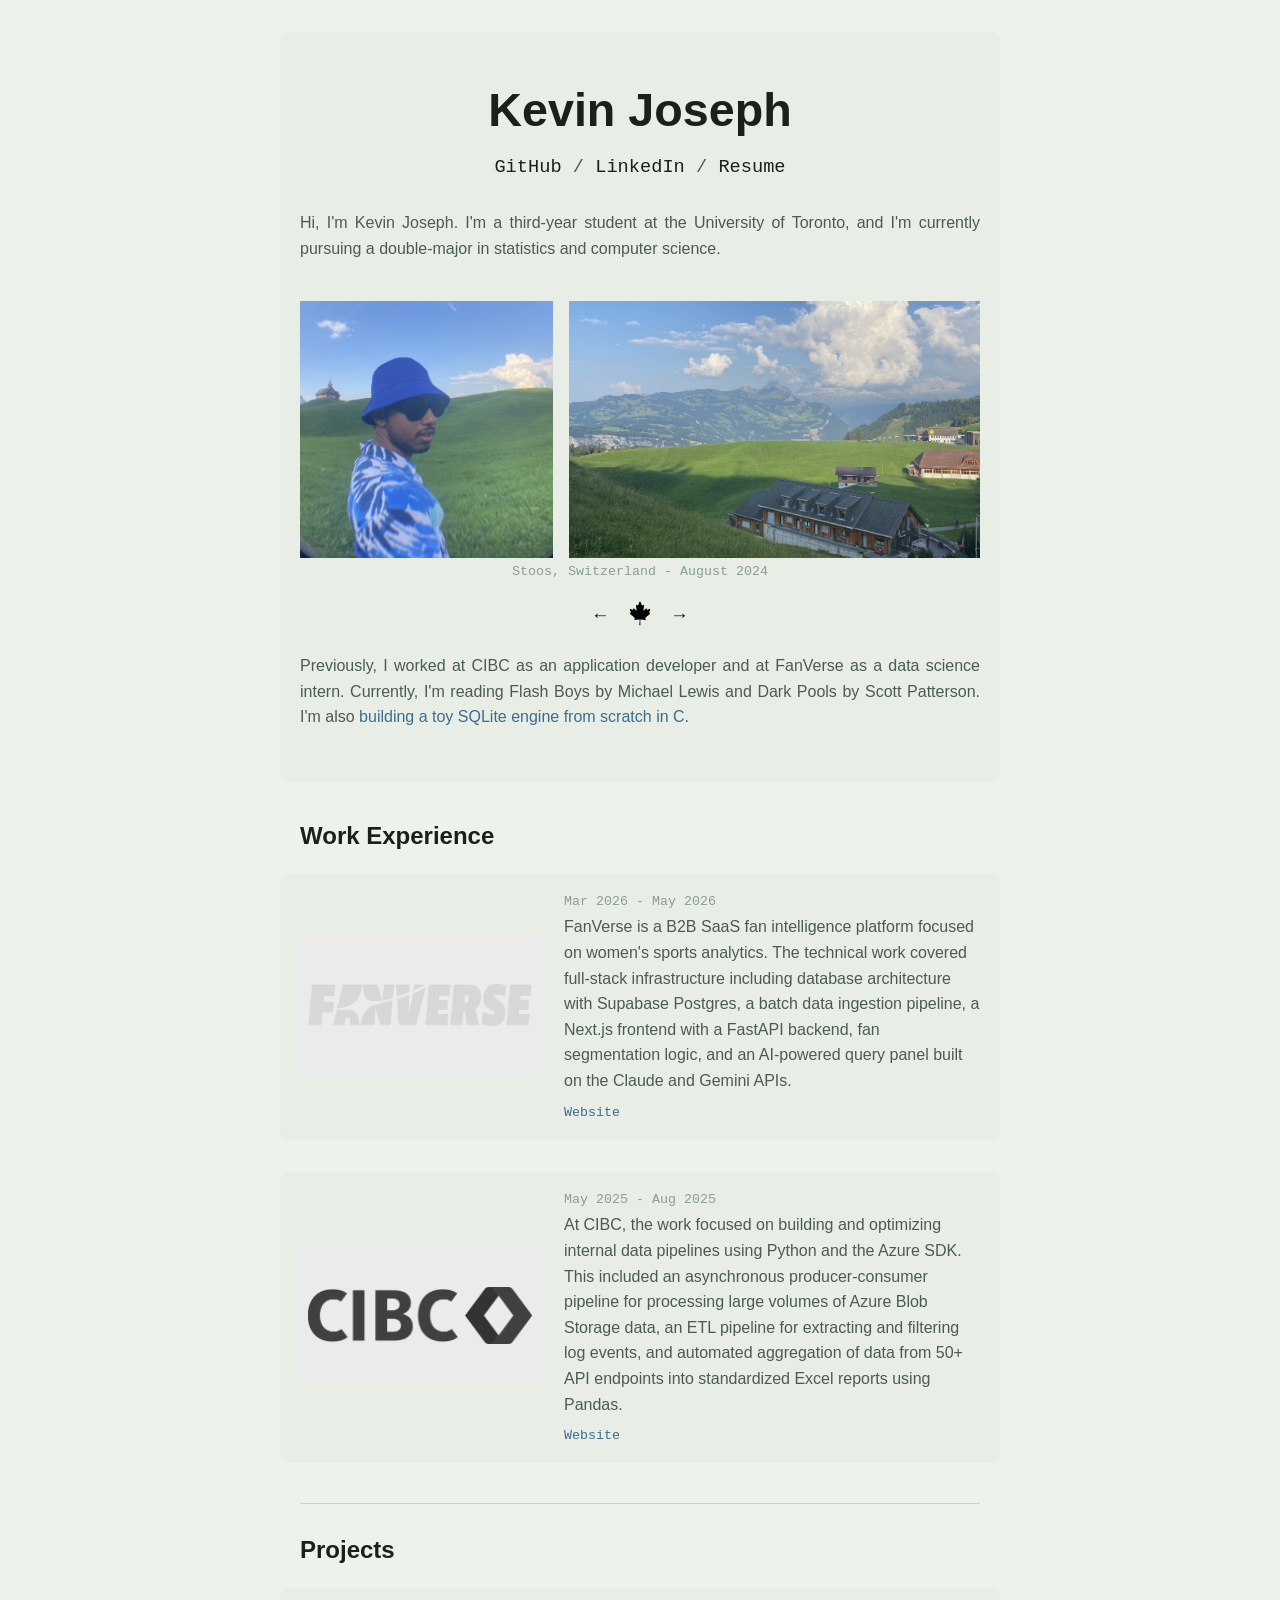
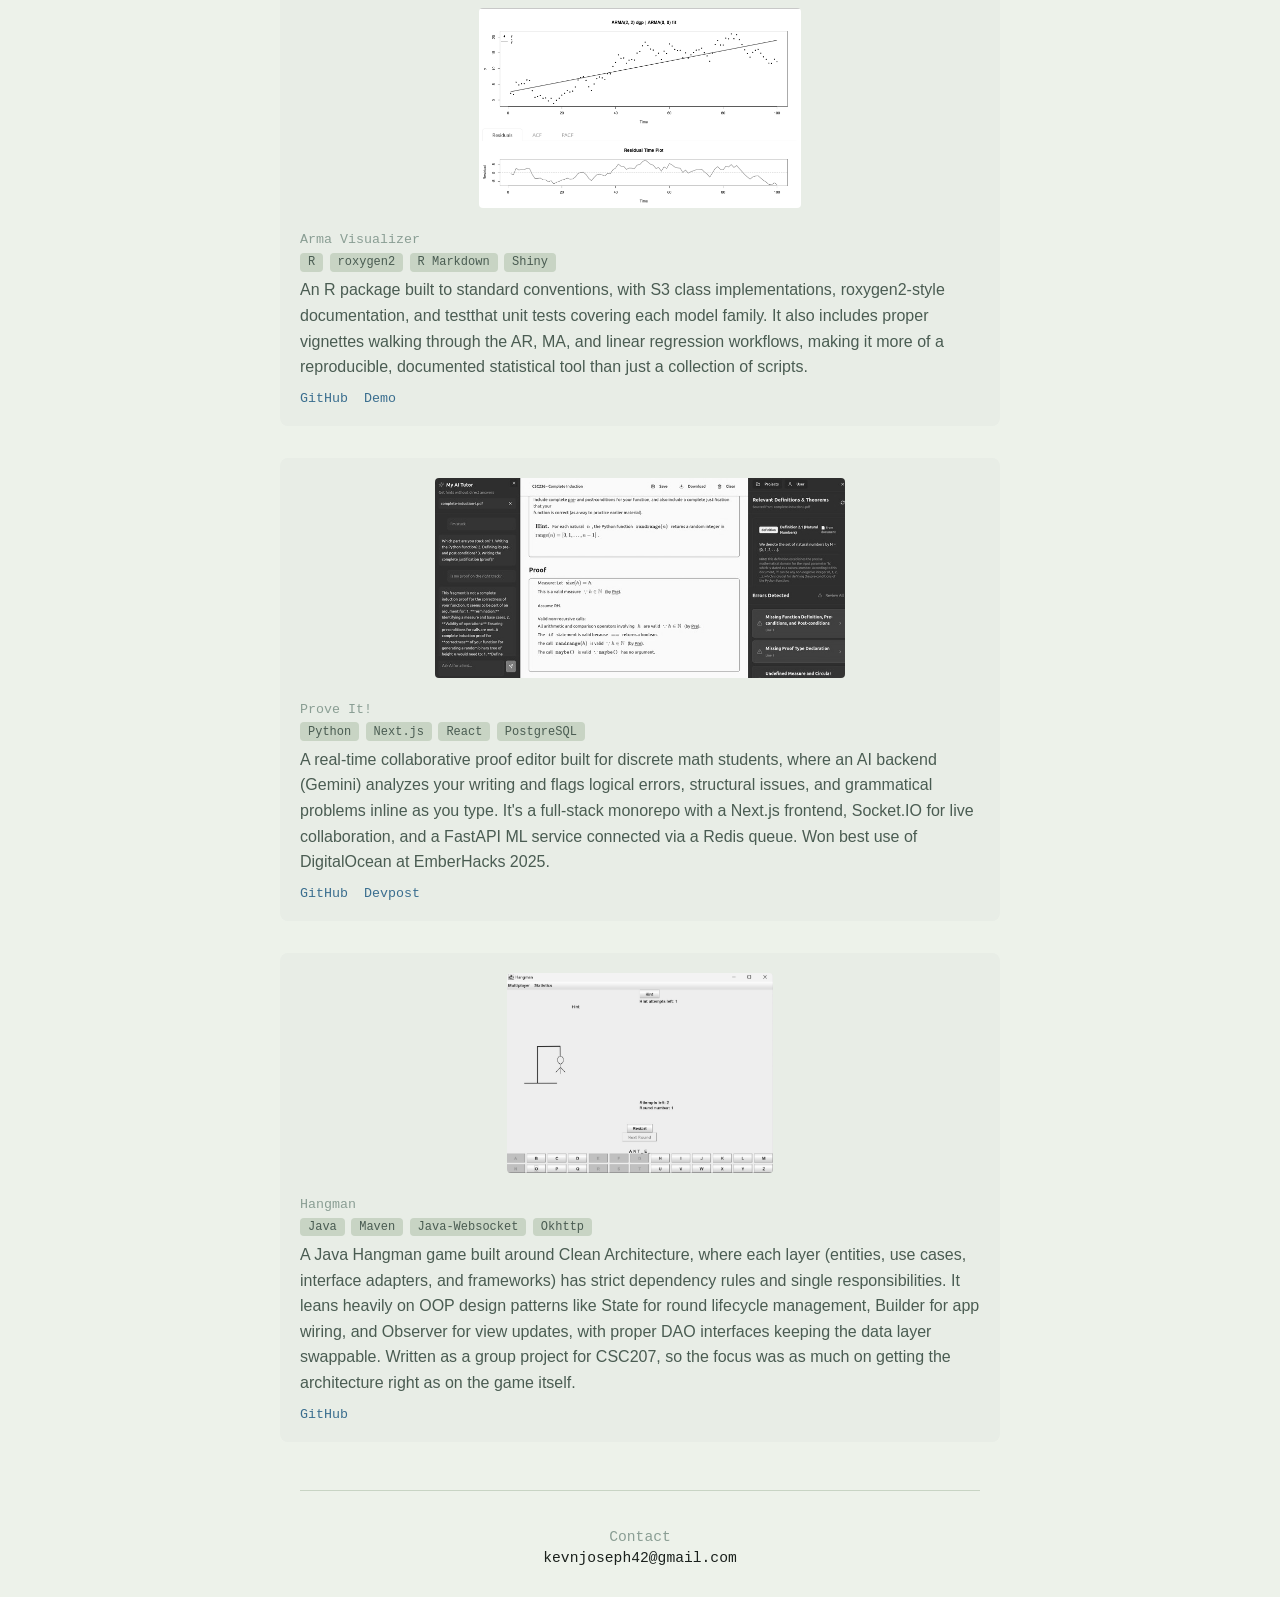
==== index.html @ 5d827922 "small fixes/cleanup" ====
<!DOCTYPE html>
<html lang="en">
<head>
  <meta charset="UTF-8" />
  <meta name="viewport" content="width=device-width, initial-scale=1.0"/>
  <title>Kevin Joseph</title>
  <link rel="stylesheet" href="css/styles.css" />
</head>
<body>
<div class="intro-card">
  <h1>Kevin Joseph</h1>
  <p class="links">
    <a href="https://github.com/kevin-joseph05" target="_blank" rel="noopener noreferrer">GitHub</a>
    /
    <a href="https://linkedin.com/in/kevin--joseph" target="_blank" rel="noopener noreferrer">LinkedIn</a>
    /
    <a href="assets/resume.pdf" target="_blank" rel="noopener noreferrer">Resume</a>
  </p>
  <p class="bio">
  Hi, I'm Kevin Joseph. I'm a third-year student at the University of Toronto, and I'm currently pursuing a double-major in statistics and computer science. 
  </p>
  <div class="image-row">
    <div>
      <div class="img-frame square">
        <img src="assets/square.jpg" alt="square image" title="Picture of me!" />
      </div>
    </div>
    <div>
      <div class="img-frame landscape">
        <img src="assets/rectangle.jpg" alt="landscape image" title="Great landscape pic of the Swiss Alps" />
      </div>
    </div>
  </div>
  <p class="img-caption">Stoos, Switzerland - August 2024</p>
  <div class="webring">
    <a href="https://webring.ca/prev/your-slug">←</a>
    <a href="https://webring.ca">
      <img src="assets/maple-leaf-removebg-preview.png" alt="maple leaf" height="36" onmouseover="this.src='assets/mouse-over.png'" onmouseout="this.src='assets/maple-leaf-removebg-preview.png'" />
    </a>
    <a href="https://webring.ca/next/your-slug">→</a>
  </div>
  <p class="bio2">
  Previously, I worked at CIBC as an application developer and at FanVerse as a data science intern. Currently, I'm reading Flash Boys by Michael Lewis and Dark Pools by Scott Patterson. I'm also <a href="https://github.com/kevin-joseph05/sqlite-in-c" target="_blank" rel="noopener noreferrer">building a toy SQLite engine from scratch in C</a>.
  </p>
</div>

  <h2 class="work-heading">Work Experience</h2>
  <div class="work-entry">
    <a href="https://www.wearefanverse.com/" target="_blank" rel="noopener noreferrer"><img src="assets/work/fanverse.png" alt="Fanverse" /></a>
    <div>
      <span class="work-date">Mar 2026 - May 2026</span>
      <p>FanVerse is a B2B SaaS fan intelligence platform focused on women's sports analytics. The technical work covered full-stack infrastructure including database architecture with Supabase Postgres, a batch data ingestion pipeline, a Next.js frontend with a FastAPI backend, fan segmentation logic, and an AI-powered query panel built on the Claude and Gemini APIs.</p>
      <div class="work-links">
        <a href="https://www.wearefanverse.com/" target="_blank" rel="noopener noreferrer">Website</a>
      </div>
    </div>
  </div>

  <div class="work-entry">
    <a href="https://www.cibc.com/" target="_blank" rel="noopener noreferrer"><img src="assets/work/cibc-logo.png" alt="CIBC" /></a>
    <div>
      <span class="work-date">May 2025 - Aug 2025</span>
      <p>At CIBC, the work focused on building and optimizing internal data pipelines using Python and the Azure SDK. This included an asynchronous producer-consumer pipeline for processing large volumes of Azure Blob Storage data, an ETL pipeline for extracting and filtering log events, and automated aggregation of data from 50+ API endpoints into standardized Excel reports using Pandas.</p>
      <div class="work-links">
        <a href="https://www.cibc.com/" target="_blank" rel="noopener noreferrer">Website</a>
      </div>
    </div>
  </div>

  <h2 class="work-heading">Projects</h2>

  <div class="work-entry project-entry">
    <a href="https://019d0430-b246-4443-c144-9437cec4e883.share.connect.posit.cloud/" target="_blank" rel="noopener noreferrer"><img src="assets/projects/armavisualizer.png" alt="Arma Visualizer Screenshot" /></a>
    <div>
      <span class="work-date">Arma Visualizer</span>
      <span class="tech-tags"><span class="tech-tag">R</span><span class="tech-tag">roxygen2</span><span class="tech-tag">R Markdown</span><span class="tech-tag">Shiny</span></span>
      <p>An R package built to standard conventions, with S3 class implementations, roxygen2-style documentation, and testthat unit tests covering each model family. It also includes proper vignettes walking through the AR, MA, and linear regression workflows, making it more of a reproducible, documented statistical tool than just a collection of scripts.</p>
      <div class="work-links">
        <a href="https://github.com/Kevaan-b/STA380" target="_blank" rel="noopener noreferrer">GitHub</a>
        <a href="https://019d0430-b246-4443-c144-9437cec4e883.share.connect.posit.cloud/" target="_blank" rel="noopener noreferrer">Demo</a>
      </div>
    </div>
  </div>

  <div class="work-entry project-entry">
    <a href="https://devpost.com/software/prove-it" target="_blank" rel="noopener noreferrer"><img src="assets/projects/prove-it.jpg" alt="project" /></a>
    <div>
      <span class="work-date">Prove It!</span>
      <span class="tech-tags"><span class="tech-tag">Python</span><span class="tech-tag">Next.js</span><span class="tech-tag">React</span><span class="tech-tag">PostgreSQL</span></span>
      <p>A real-time collaborative proof editor built for discrete math students, where an AI backend (Gemini) analyzes your writing and flags logical errors, structural issues, and grammatical problems inline as you type. It's a full-stack monorepo with a Next.js frontend, Socket.IO for live collaboration, and a FastAPI ML service connected via a Redis queue. Won best use of DigitalOcean at EmberHacks 2025.</p>
      <div class="work-links">
        <a href="https://github.com/phintruong/Prove-It" target="_blank" rel="noopener noreferrer">GitHub</a>
        <a href="https://devpost.com/software/prove-it" target="_blank" rel="noopener noreferrer">Devpost</a>
      </div>
    </div>
  </div>

  <div class="work-entry project-entry">
    <a href="https://github.com/jxlin25/CSC207-Hangman" target="_blank" rel="noopener noreferrer"><img src="assets/projects/hangman-java-game.png" alt="project" /></a>
    <div>
      <span class="work-date">Hangman</span>
      <span class="tech-tags"><span class="tech-tag">Java</span><span class="tech-tag">Maven</span><span class="tech-tag">Java-Websocket</span><span class="tech-tag">Okhttp</span></span>
      <p>A Java Hangman game built around Clean Architecture, where each layer (entities, use cases, interface adapters, and frameworks) has strict dependency rules and single responsibilities. It leans heavily on OOP design patterns like State for round lifecycle management, Builder for app wiring, and Observer for view updates, with proper DAO interfaces keeping the data layer swappable. Written as a group project for CSC207, so the focus was as much on getting the architecture right as on the game itself.</p>
      <div class="work-links">
        <a href="https://github.com/jxlin25/CSC207-Hangman" target="_blank" rel="noopener noreferrer">GitHub</a>
      </div>
    </div>
  </div>
  <div class="contact">
    <p class="contact-label">Contact</p>
    <a href="mailto:kevnjoseph42@gmail.com">kevnjoseph42@gmail.com</a>
  </div>
</body>
</html>
---- css/styles.css ----
:root {
  --bg:        #EDF2EA;
  --ink:       #1A201C;
  --ink-soft:  #4A5C52;
  --ink-muted: #8A9E94;
  --accent:    #7A5230;
  --rule:      #C8D4C4;
  --link:      #3A6E8F;
}

::selection {
  background: #C8DDE8;
  color: #1A201C;
}

a {
  color: var(--link);
}

body {
  margin: 0;
  padding: 2rem;
  font-family: Helvetica, Arial, sans-serif;
  text-align: center;
  background: var(--bg);
  color: var(--ink-soft);
}

h1 {
  font-size: 35pt;
  margin-bottom: 0.5rem;
  color: var(--ink);
}

.links {
  font-family: Consolas, monospace;
  font-size: 14pt;
}

.links a {
  color: var(--ink);
  text-decoration: none;
}

.links a:hover {
  color: var(--accent);
  text-decoration: underline;
}

.bio {
  font-size: 12pt;
  max-width: 680px;
  margin: 2rem auto 2.5rem;
  line-height: 1.6;
  text-align: justify;
}

.image-row {
  display: grid;
  grid-template-columns: 1fr 1.62fr;
  gap: 1rem;
  max-width: 680px;
  margin: 0 auto;
  align-items: stretch;
}

.img-frame {
  overflow: hidden;
  background: var(--rule);
}

.img-frame.square {
  height: 100%;
}

.img-frame.landscape {
  aspect-ratio: 16 / 10;
}

.img-caption {
  font-size: 10pt;
  color: var(--ink-muted);
  font-family: Consolas, monospace;
  max-width: 680px;
  margin: 0.4rem auto 0;
  text-align: center;
}

.img-frame img {
  width: 100%;
  height: 100%;
  object-fit: cover;
  display: block;
}

.webring {
  max-width: 680px;
  margin: 1rem auto;
  display: flex;
  align-items: center;
  justify-content: center;
  gap: 1rem;
  font-family: Consolas, monospace;
  font-size: 14pt;
}

.webring a {
  color: var(--ink);
  text-decoration: none;
}

.webring a:hover {
  color: var(--accent);
  text-decoration: underline;
}



.webring svg {
  vertical-align: middle;
}

.bio2 {
  font-size: 12pt;
  max-width: 680px;
  margin: 0 auto 2rem;
  line-height: 1.6;
  text-align: justify;
}

.bio2 a {
  color: var(--link);
  text-decoration: none;
}

.bio2 a:hover {
  color: var(--accent);
  text-decoration: underline;
}

.work-heading {
  font-size: 18pt;
  font-weight: bold;
  max-width: 680px;
  margin: 0 auto 1.5rem;
  text-align: left;
  color: var(--ink);
}

.work-heading:nth-of-type(2) {
  border-top: 1px solid var(--rule);
  padding-top: 2rem;
  margin-top: 2.5rem;
}

.intro-card {
  background: #E8EDE6;
  padding: 1.25rem;
  border-radius: 8px;
  max-width: 680px;
  margin: 0 auto 2.5rem;
}

.work-entry {
  display: flex;
  gap: 1.5rem;
  max-width: 680px;
  margin: 0 auto 2rem;
  text-align: left;
  align-items: center;
  background: #E8EDE6;
  padding: 1.25rem;
  border-radius: 8px;
}

.work-entry img {
  width: 240px;
  height: 140px;
  object-fit: contain;
  flex-shrink: 0;
  background: #E8EDE6;
  padding: 0.5rem;
  box-sizing: border-box;
  filter: grayscale(100%);
  transition: filter 0.3s ease;
}

.work-entry img:hover {
  filter: grayscale(0%);
}

.work-entry.project-entry {
  flex-direction: column;
  padding: 1.25rem;
  gap: 0;
}

.work-entry.project-entry img {
  width: 100%;
  height: 200px;
  object-fit: cover;
  padding: 0;
  border-radius: 4px;
  filter: grayscale(100%);
  transition: filter 0.3s ease;
}

.work-entry.project-entry img:hover {
  filter: grayscale(0%);
}

.work-entry p {
  font-size: 12pt;
  line-height: 1.6;
  margin: 0;
}

.work-entry > div {
  display: flex;
  flex-direction: column;
  gap: 0.35rem;
}

.work-entry.project-entry > div {
  padding: 1.25rem 0 0;
}

.work-links {
  display: flex;
  gap: 1rem;
  margin-top: 0.35rem;
}

.work-links a {
  font-size: 10pt;
  font-family: Consolas, monospace;
  color: var(--link);
  text-decoration: none;
}

.work-links a:hover {
  color: var(--accent);
  text-decoration: underline;
}

.work-date {
  font-size: 10pt;
  color: var(--ink-muted);
  font-family: Consolas, monospace;
}

.tech-tags {
  display: flex;
  flex-wrap: wrap;
  gap: 0.4rem;
}

.tech-tag {
  font-size: 9pt;
  font-family: Consolas, monospace;
  color: var(--ink-soft);
  background: var(--rule);
  padding: 0.15rem 0.5rem;
  border-radius: 4px;
}

.contact {
  max-width: 680px;
  margin: 3rem auto 0;
  padding-top: 1.5rem;
  border-top: 1px solid var(--rule);
  font-family: Consolas, monospace;
  font-size: 11pt;
}

.contact-label {
  color: var(--ink-muted);
  margin-bottom: 0.3rem;
}

.contact a {
  color: var(--ink);
  text-decoration: none;
}

.contact a:hover {
  color: var(--accent);
  text-decoration: underline;
}

@media (max-width: 600px) {
  body {
    padding: 1.25rem;
  }

  h1 {
    font-size: 26pt;
  }

  .image-row {
    grid-template-columns: 1fr;
  }

  .img-frame.square {
    height: auto;
    aspect-ratio: 1 / 1;
  }

  .work-entry img {
    display: none;
  }
}
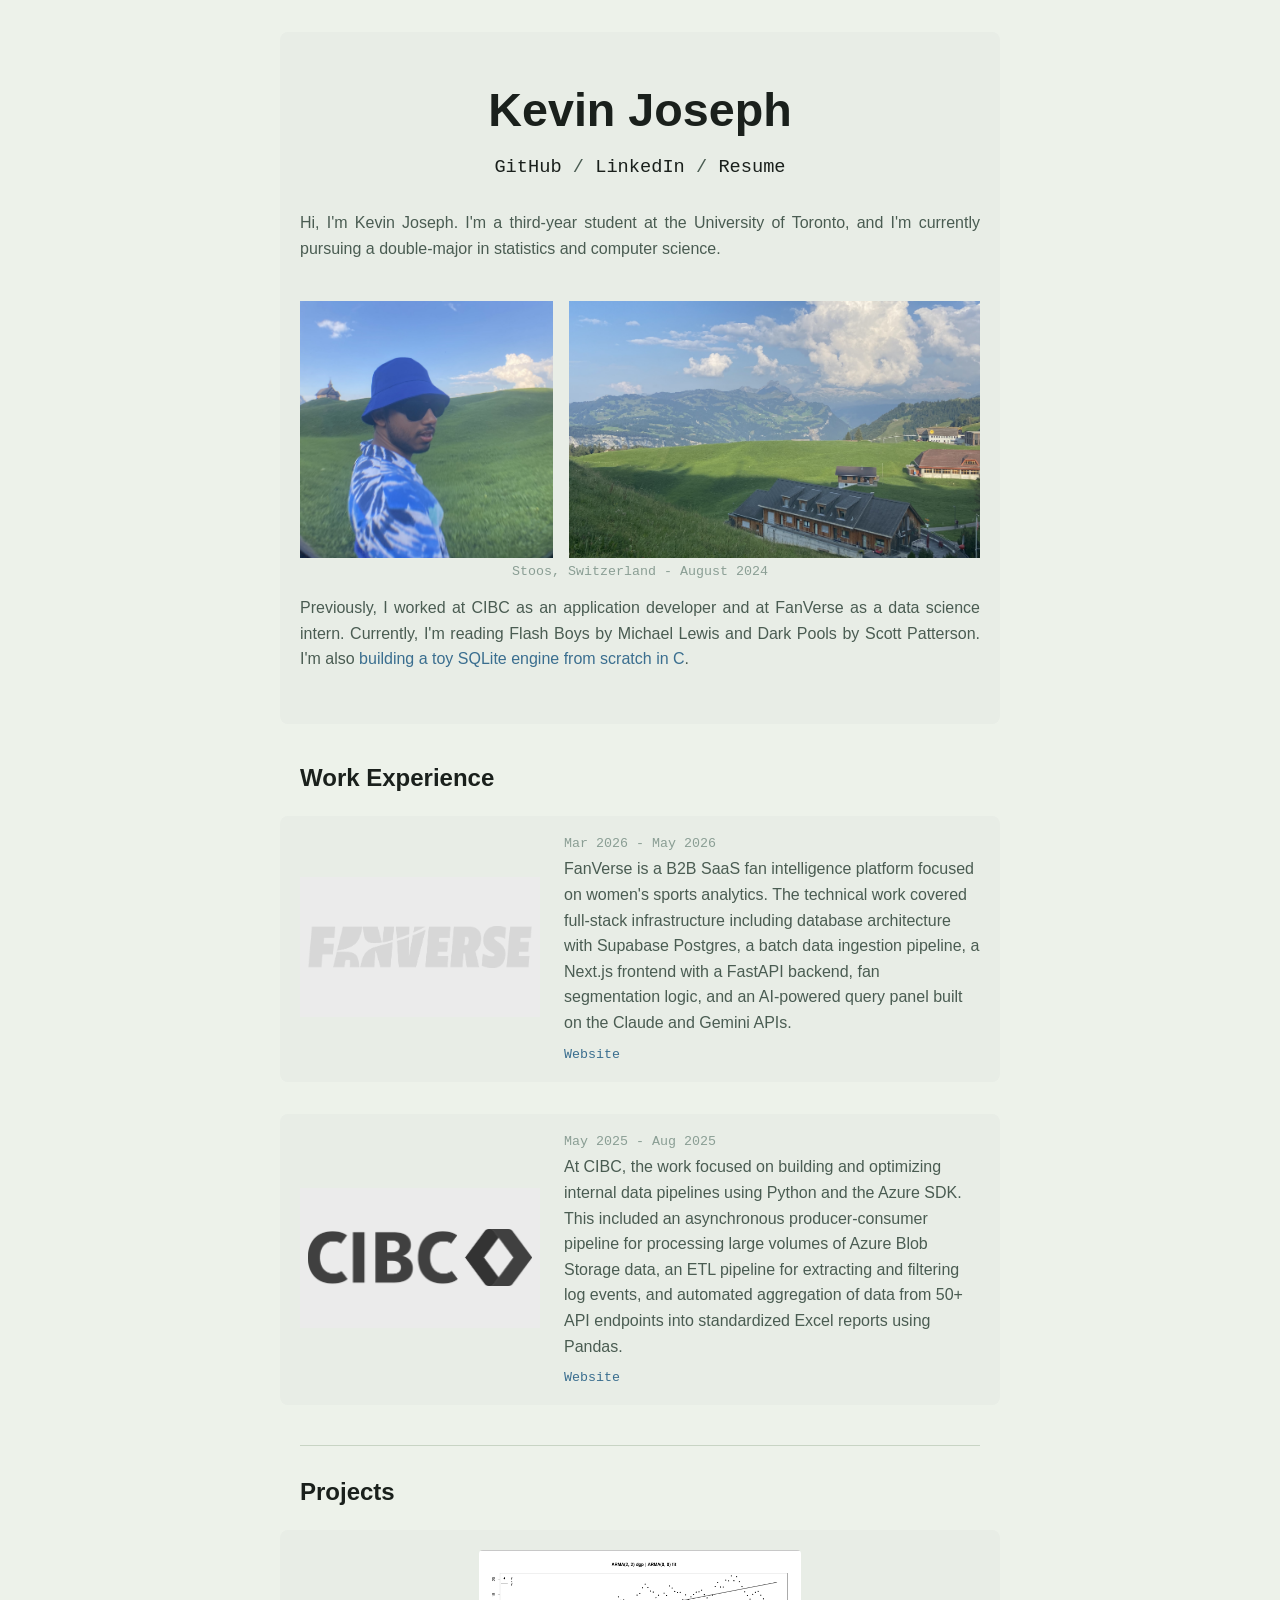
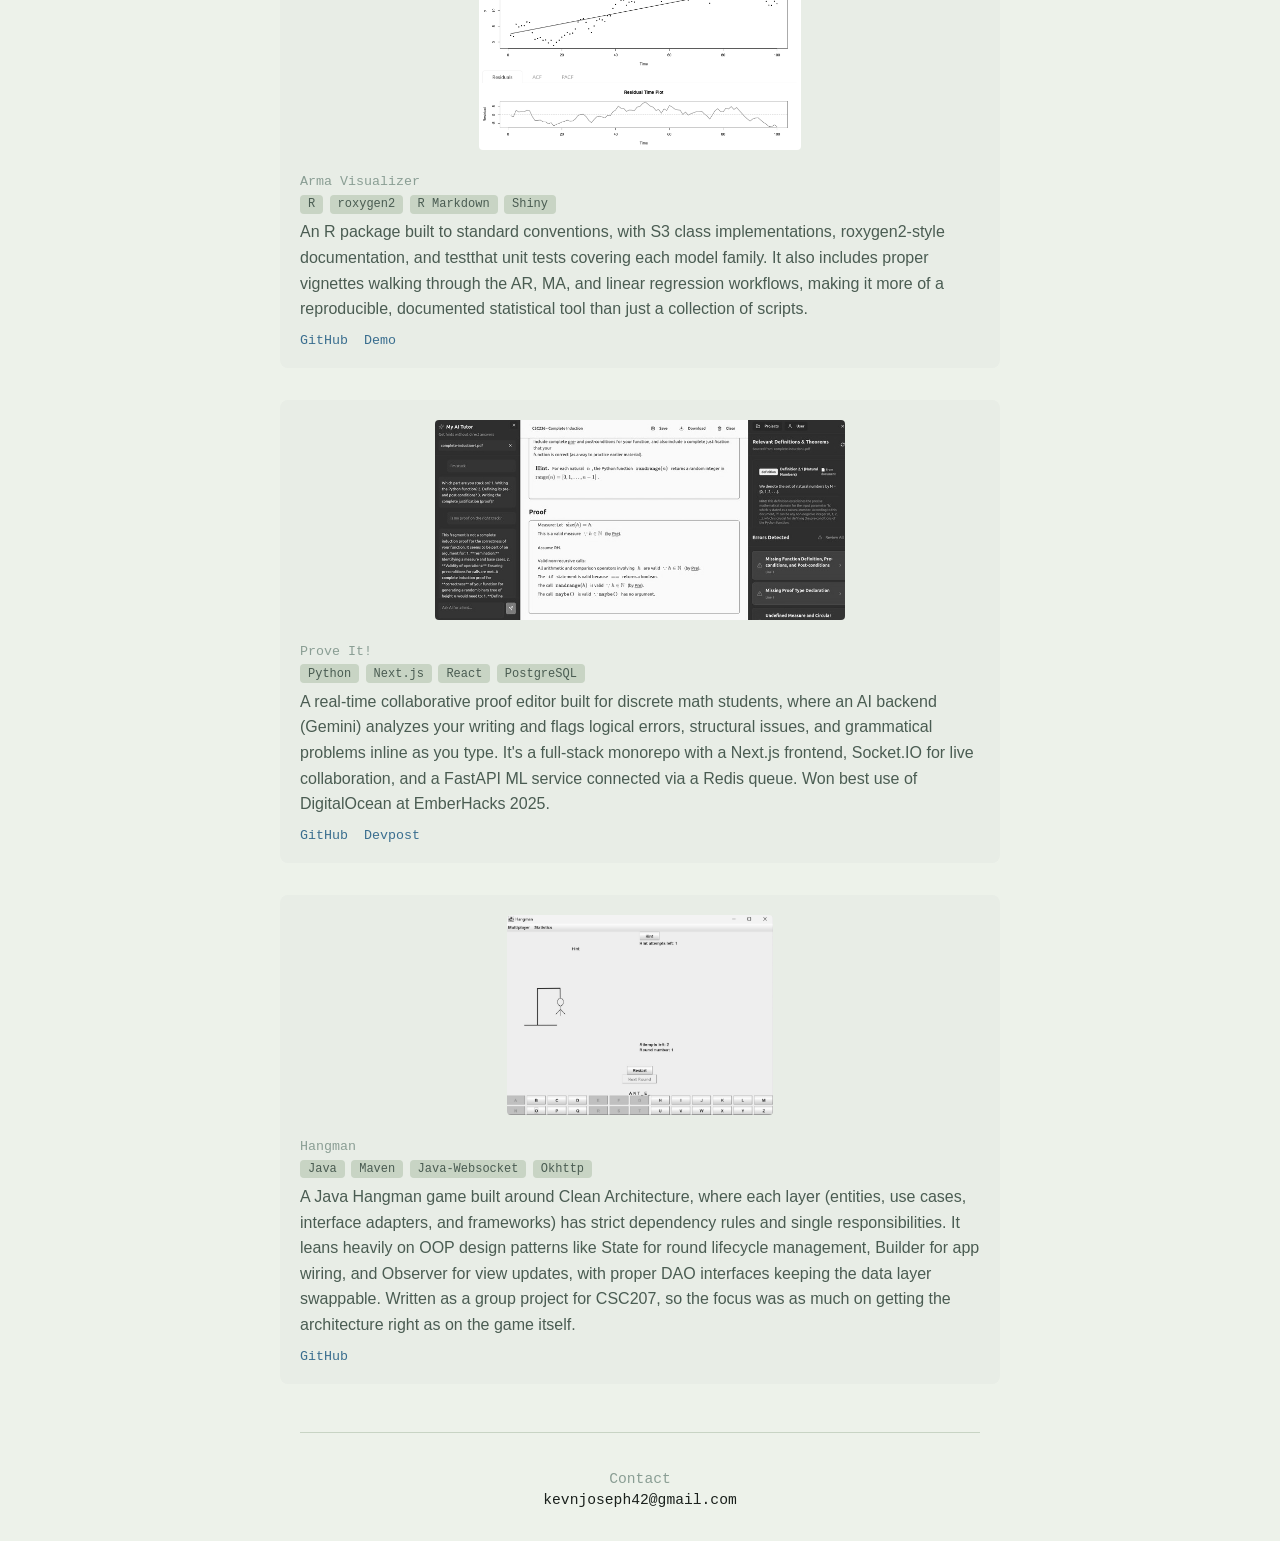
==== commit ff801d99: "updated webring" ====
--- a/index.html
+++ b/index.html
@@ -32,13 +32,9 @@
     </div>
   </div>
   <p class="img-caption">Stoos, Switzerland - August 2024</p>
-  <div class="webring">
-    <a href="https://webring.ca/prev/your-slug">←</a>
-    <a href="https://webring.ca">
-      <img src="assets/maple-leaf-removebg-preview.png" alt="maple leaf" height="36" onmouseover="this.src='assets/mouse-over.png'" onmouseout="this.src='assets/maple-leaf-removebg-preview.png'" />
-    </a>
-    <a href="https://webring.ca/next/your-slug">→</a>
-  </div>
+  <div data-webring="ca" data-member="kevin-joseph"
+       style="--webring-accent: #7A5230; font-family: Consolas, monospace; font-size: 14pt; margin: 1rem 0;"></div>
+  <script src="https://webring.ca/embed.js" defer></script>
   <p class="bio2">
   Previously, I worked at CIBC as an application developer and at FanVerse as a data science intern. Currently, I'm reading Flash Boys by Michael Lewis and Dark Pools by Scott Patterson. I'm also <a href="https://github.com/kevin-joseph05/sqlite-in-c" target="_blank" rel="noopener noreferrer">building a toy SQLite engine from scratch in C</a>.
   </p>
--- a/css/styles.css
+++ b/css/styles.css
@@ -92,28 +92,6 @@
   object-fit: cover;
   display: block;
 }
-
-.webring {
-  max-width: 680px;
-  margin: 1rem auto;
-  display: flex;
-  align-items: center;
-  justify-content: center;
-  gap: 1rem;
-  font-family: Consolas, monospace;
-  font-size: 14pt;
-}
-
-.webring a {
-  color: var(--ink);
-  text-decoration: none;
-}
-
-.webring a:hover {
-  color: var(--accent);
-  text-decoration: underline;
-}
-
 
 
 .webring svg {
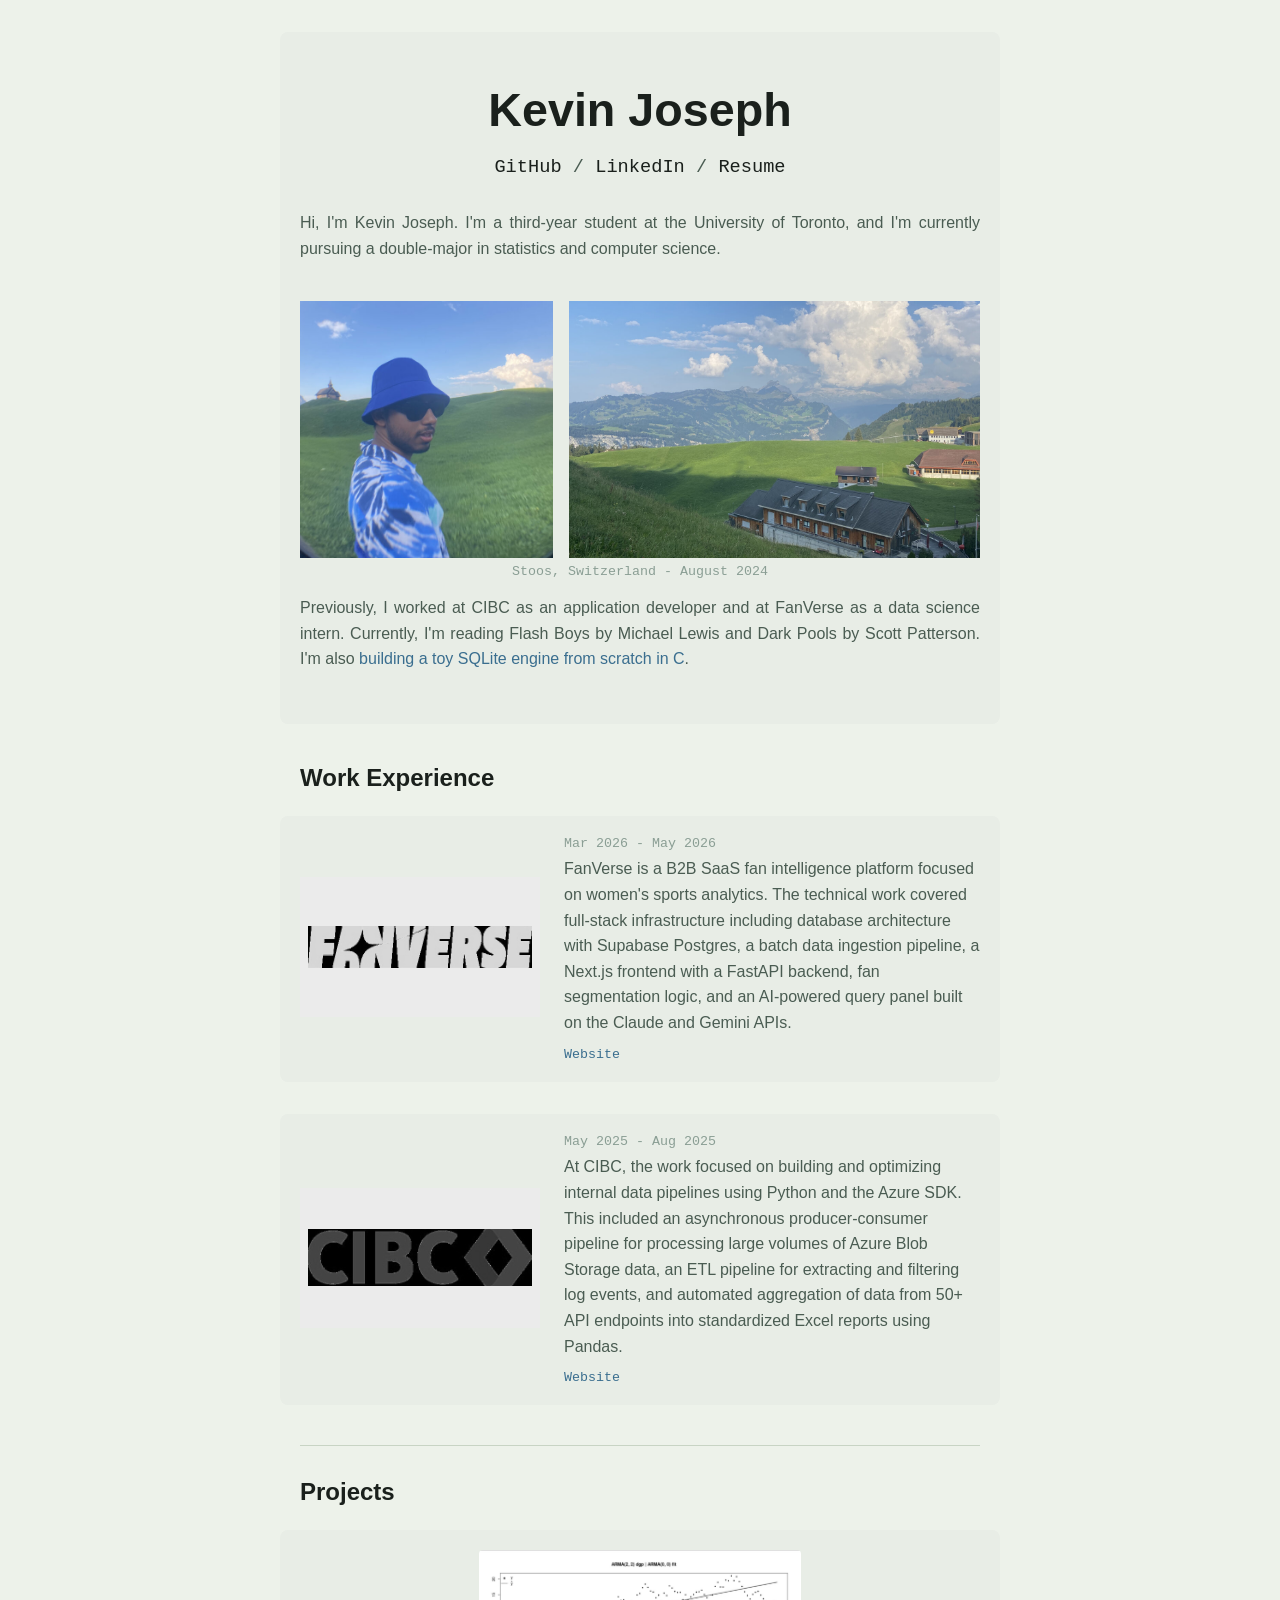
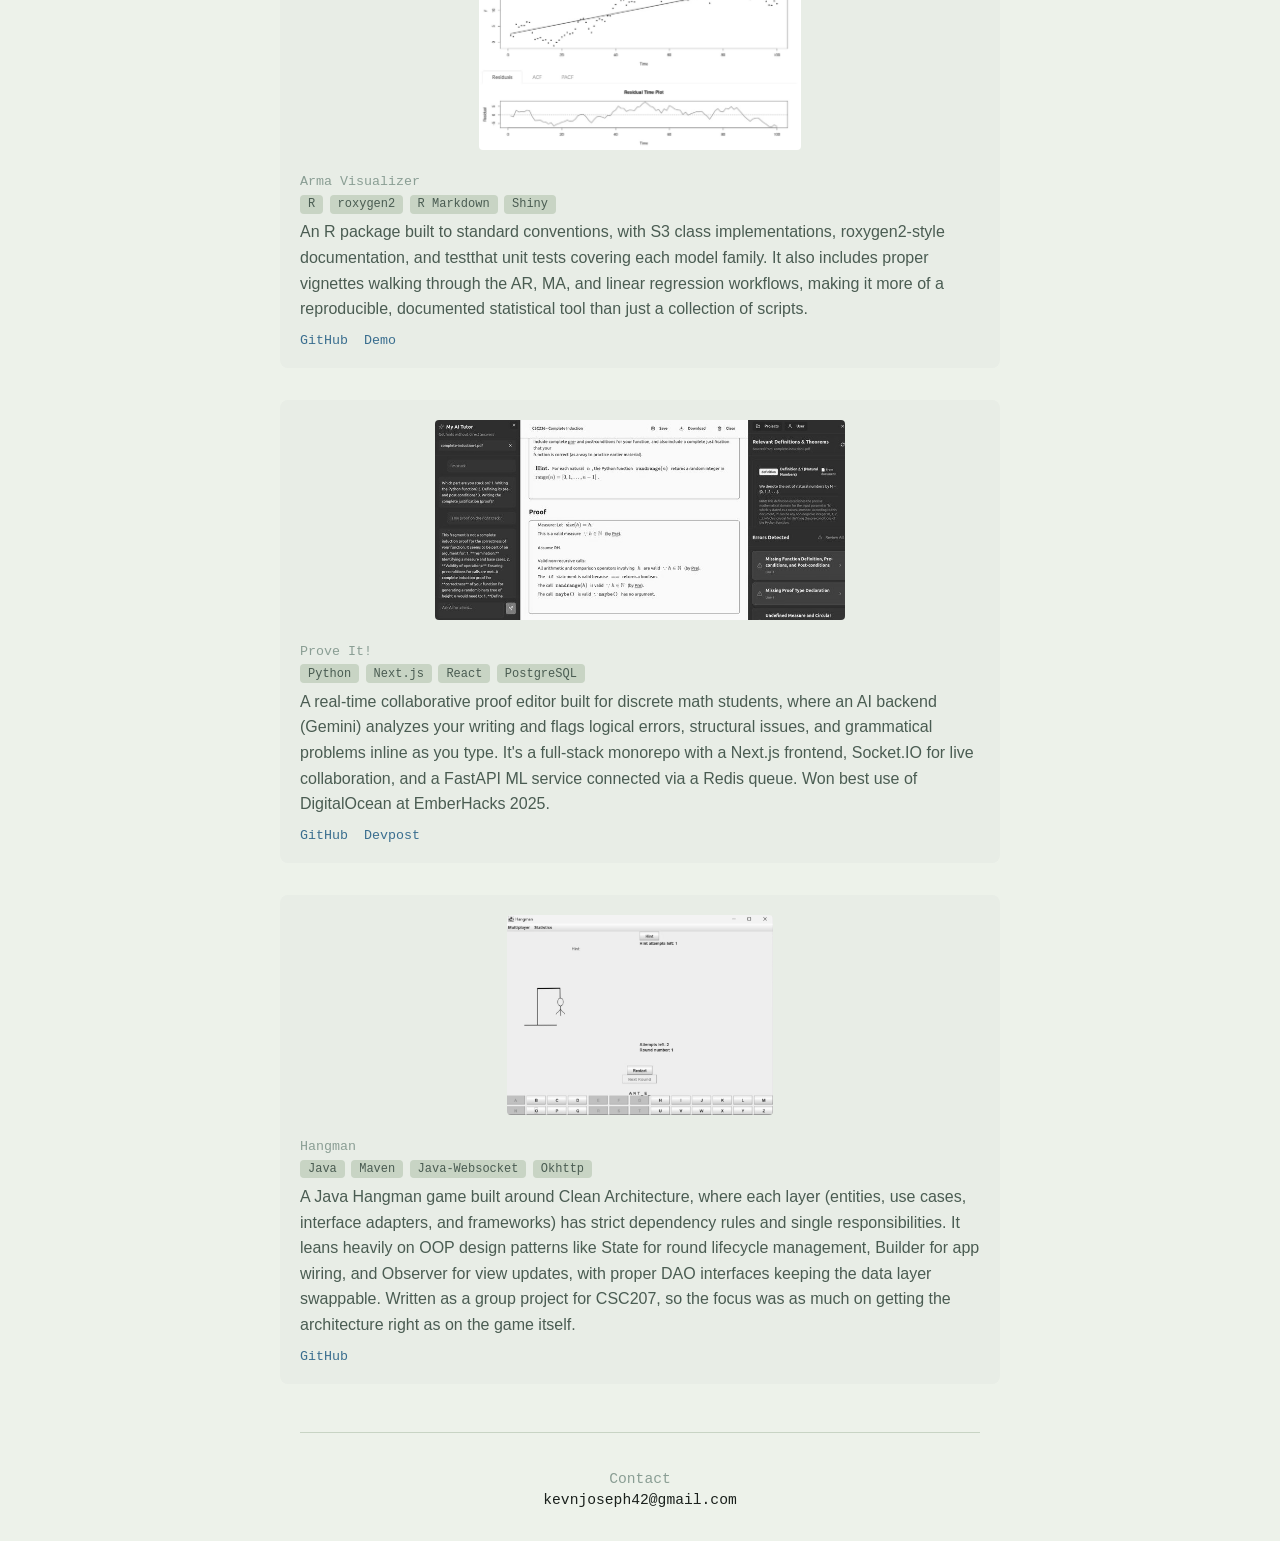
==== commit 3f25d287: "reduced down image sizes and cleaned up assets for faster load times" ====
--- a/index.html
+++ b/index.html
@@ -4,7 +4,297 @@
   <meta charset="UTF-8" />
   <meta name="viewport" content="width=device-width, initial-scale=1.0"/>
   <title>Kevin Joseph</title>
-  <link rel="stylesheet" href="css/styles.css" />
+  <style>
+:root {
+  --bg:        #EDF2EA;
+  --ink:       #1A201C;
+  --ink-soft:  #4A5C52;
+  --ink-muted: #8A9E94;
+  --accent:    #7A5230;
+  --rule:      #C8D4C4;
+  --link:      #3A6E8F;
+}
+
+::selection {
+  background: #C8DDE8;
+  color: #1A201C;
+}
+
+a {
+  color: var(--link);
+}
+
+body {
+  margin: 0;
+  padding: 2rem;
+  font-family: Helvetica, Arial, sans-serif;
+  text-align: center;
+  background: var(--bg);
+  color: var(--ink-soft);
+}
+
+h1 {
+  font-size: 35pt;
+  margin-bottom: 0.5rem;
+  color: var(--ink);
+}
+
+.links {
+  font-family: Consolas, monospace;
+  font-size: 14pt;
+}
+
+.links a {
+  color: var(--ink);
+  text-decoration: none;
+}
+
+.links a:hover {
+  color: var(--accent);
+  text-decoration: underline;
+}
+
+.bio {
+  font-size: 12pt;
+  max-width: 680px;
+  margin: 2rem auto 2.5rem;
+  line-height: 1.6;
+  text-align: justify;
+}
+
+.image-row {
+  display: grid;
+  grid-template-columns: 1fr 1.62fr;
+  gap: 1rem;
+  max-width: 680px;
+  margin: 0 auto;
+  align-items: stretch;
+}
+
+.img-frame {
+  overflow: hidden;
+  background: var(--rule);
+}
+
+.img-frame.square {
+  height: 100%;
+}
+
+.img-frame.landscape {
+  aspect-ratio: 16 / 10;
+}
+
+.img-caption {
+  font-size: 10pt;
+  color: var(--ink-muted);
+  font-family: Consolas, monospace;
+  max-width: 680px;
+  margin: 0.4rem auto 0;
+  text-align: center;
+}
+
+.img-frame img {
+  width: 100%;
+  height: 100%;
+  object-fit: cover;
+  display: block;
+}
+
+.webring svg {
+  vertical-align: middle;
+}
+
+.bio2 {
+  font-size: 12pt;
+  max-width: 680px;
+  margin: 0 auto 2rem;
+  line-height: 1.6;
+  text-align: justify;
+}
+
+.bio2 a {
+  color: var(--link);
+  text-decoration: none;
+}
+
+.bio2 a:hover {
+  color: var(--accent);
+  text-decoration: underline;
+}
+
+.work-heading {
+  font-size: 18pt;
+  font-weight: bold;
+  max-width: 680px;
+  margin: 0 auto 1.5rem;
+  text-align: left;
+  color: var(--ink);
+}
+
+.work-heading:nth-of-type(2) {
+  border-top: 1px solid var(--rule);
+  padding-top: 2rem;
+  margin-top: 2.5rem;
+}
+
+.intro-card {
+  background: #E8EDE6;
+  padding: 1.25rem;
+  border-radius: 8px;
+  max-width: 680px;
+  margin: 0 auto 2.5rem;
+}
+
+.work-entry {
+  display: flex;
+  gap: 1.5rem;
+  max-width: 680px;
+  margin: 0 auto 2rem;
+  text-align: left;
+  align-items: center;
+  background: #E8EDE6;
+  padding: 1.25rem;
+  border-radius: 8px;
+}
+
+.work-entry img {
+  width: 240px;
+  height: 140px;
+  object-fit: contain;
+  flex-shrink: 0;
+  background: #E8EDE6;
+  padding: 0.5rem;
+  box-sizing: border-box;
+  filter: grayscale(100%);
+  transition: filter 0.3s ease;
+}
+
+.work-entry img:hover {
+  filter: grayscale(0%);
+}
+
+.work-entry.project-entry {
+  flex-direction: column;
+  padding: 1.25rem;
+  gap: 0;
+}
+
+.work-entry.project-entry img {
+  width: 100%;
+  height: 200px;
+  object-fit: cover;
+  padding: 0;
+  border-radius: 4px;
+  filter: grayscale(100%);
+  transition: filter 0.3s ease;
+}
+
+.work-entry.project-entry img:hover {
+  filter: grayscale(0%);
+}
+
+.work-entry p {
+  font-size: 12pt;
+  line-height: 1.6;
+  margin: 0;
+}
+
+.work-entry > div {
+  display: flex;
+  flex-direction: column;
+  gap: 0.35rem;
+}
+
+.work-entry.project-entry > div {
+  padding: 1.25rem 0 0;
+}
+
+.work-links {
+  display: flex;
+  gap: 1rem;
+  margin-top: 0.35rem;
+}
+
+.work-links a {
+  font-size: 10pt;
+  font-family: Consolas, monospace;
+  color: var(--link);
+  text-decoration: none;
+}
+
+.work-links a:hover {
+  color: var(--accent);
+  text-decoration: underline;
+}
+
+.work-date {
+  font-size: 10pt;
+  color: var(--ink-muted);
+  font-family: Consolas, monospace;
+}
+
+.tech-tags {
+  display: flex;
+  flex-wrap: wrap;
+  gap: 0.4rem;
+}
+
+.tech-tag {
+  font-size: 9pt;
+  font-family: Consolas, monospace;
+  color: var(--ink-soft);
+  background: var(--rule);
+  padding: 0.15rem 0.5rem;
+  border-radius: 4px;
+}
+
+.contact {
+  max-width: 680px;
+  margin: 3rem auto 0;
+  padding-top: 1.5rem;
+  border-top: 1px solid var(--rule);
+  font-family: Consolas, monospace;
+  font-size: 11pt;
+}
+
+.contact-label {
+  color: var(--ink-muted);
+  margin-bottom: 0.3rem;
+}
+
+.contact a {
+  color: var(--ink);
+  text-decoration: none;
+}
+
+.contact a:hover {
+  color: var(--accent);
+  text-decoration: underline;
+}
+
+@media (max-width: 600px) {
+  body {
+    padding: 1.25rem;
+  }
+
+  h1 {
+    font-size: 26pt;
+  }
+
+  .image-row {
+    grid-template-columns: 1fr;
+  }
+
+  .img-frame.square {
+    height: auto;
+    aspect-ratio: 1 / 1;
+  }
+
+  .work-entry img {
+    display: none;
+  }
+}
+  </style>
 </head>
 <body>
 <div class="intro-card">
@@ -42,7 +332,7 @@
 
   <h2 class="work-heading">Work Experience</h2>
   <div class="work-entry">
-    <a href="https://www.wearefanverse.com/" target="_blank" rel="noopener noreferrer"><img src="assets/work/fanverse.png" alt="Fanverse" /></a>
+    <a href="https://www.wearefanverse.com/" target="_blank" rel="noopener noreferrer"><img src="assets/work/fanverse.jpg" alt="Fanverse" loading="lazy" /></a>
     <div>
       <span class="work-date">Mar 2026 - May 2026</span>
       <p>FanVerse is a B2B SaaS fan intelligence platform focused on women's sports analytics. The technical work covered full-stack infrastructure including database architecture with Supabase Postgres, a batch data ingestion pipeline, a Next.js frontend with a FastAPI backend, fan segmentation logic, and an AI-powered query panel built on the Claude and Gemini APIs.</p>
@@ -53,7 +343,7 @@
   </div>
 
   <div class="work-entry">
-    <a href="https://www.cibc.com/" target="_blank" rel="noopener noreferrer"><img src="assets/work/cibc-logo.png" alt="CIBC" /></a>
+    <a href="https://www.cibc.com/" target="_blank" rel="noopener noreferrer"><img src="assets/work/cibc-logo.jpg" alt="CIBC" loading="lazy" /></a>
     <div>
       <span class="work-date">May 2025 - Aug 2025</span>
       <p>At CIBC, the work focused on building and optimizing internal data pipelines using Python and the Azure SDK. This included an asynchronous producer-consumer pipeline for processing large volumes of Azure Blob Storage data, an ETL pipeline for extracting and filtering log events, and automated aggregation of data from 50+ API endpoints into standardized Excel reports using Pandas.</p>
@@ -66,7 +356,7 @@
   <h2 class="work-heading">Projects</h2>
 
   <div class="work-entry project-entry">
-    <a href="https://019d0430-b246-4443-c144-9437cec4e883.share.connect.posit.cloud/" target="_blank" rel="noopener noreferrer"><img src="assets/projects/armavisualizer.png" alt="Arma Visualizer Screenshot" /></a>
+    <a href="https://019d0430-b246-4443-c144-9437cec4e883.share.connect.posit.cloud/" target="_blank" rel="noopener noreferrer"><img src="assets/projects/armavisualizer.jpg" alt="Arma Visualizer Screenshot" loading="lazy" /></a>
     <div>
       <span class="work-date">Arma Visualizer</span>
       <span class="tech-tags"><span class="tech-tag">R</span><span class="tech-tag">roxygen2</span><span class="tech-tag">R Markdown</span><span class="tech-tag">Shiny</span></span>
@@ -79,7 +369,7 @@
   </div>
 
   <div class="work-entry project-entry">
-    <a href="https://devpost.com/software/prove-it" target="_blank" rel="noopener noreferrer"><img src="assets/projects/prove-it.jpg" alt="project" /></a>
+    <a href="https://devpost.com/software/prove-it" target="_blank" rel="noopener noreferrer"><img src="assets/projects/prove-it.jpg" alt="Prove It! Screenshot" loading="lazy" /></a>
     <div>
       <span class="work-date">Prove It!</span>
       <span class="tech-tags"><span class="tech-tag">Python</span><span class="tech-tag">Next.js</span><span class="tech-tag">React</span><span class="tech-tag">PostgreSQL</span></span>
@@ -92,7 +382,7 @@
   </div>
 
   <div class="work-entry project-entry">
-    <a href="https://github.com/jxlin25/CSC207-Hangman" target="_blank" rel="noopener noreferrer"><img src="assets/projects/hangman-java-game.png" alt="project" /></a>
+    <a href="https://github.com/jxlin25/CSC207-Hangman" target="_blank" rel="noopener noreferrer"><img src="assets/projects/hangman-java-game.jpg" alt="Hangman Screenshot" loading="lazy" /></a>
     <div>
       <span class="work-date">Hangman</span>
       <span class="tech-tags"><span class="tech-tag">Java</span><span class="tech-tag">Maven</span><span class="tech-tag">Java-Websocket</span><span class="tech-tag">Okhttp</span></span>
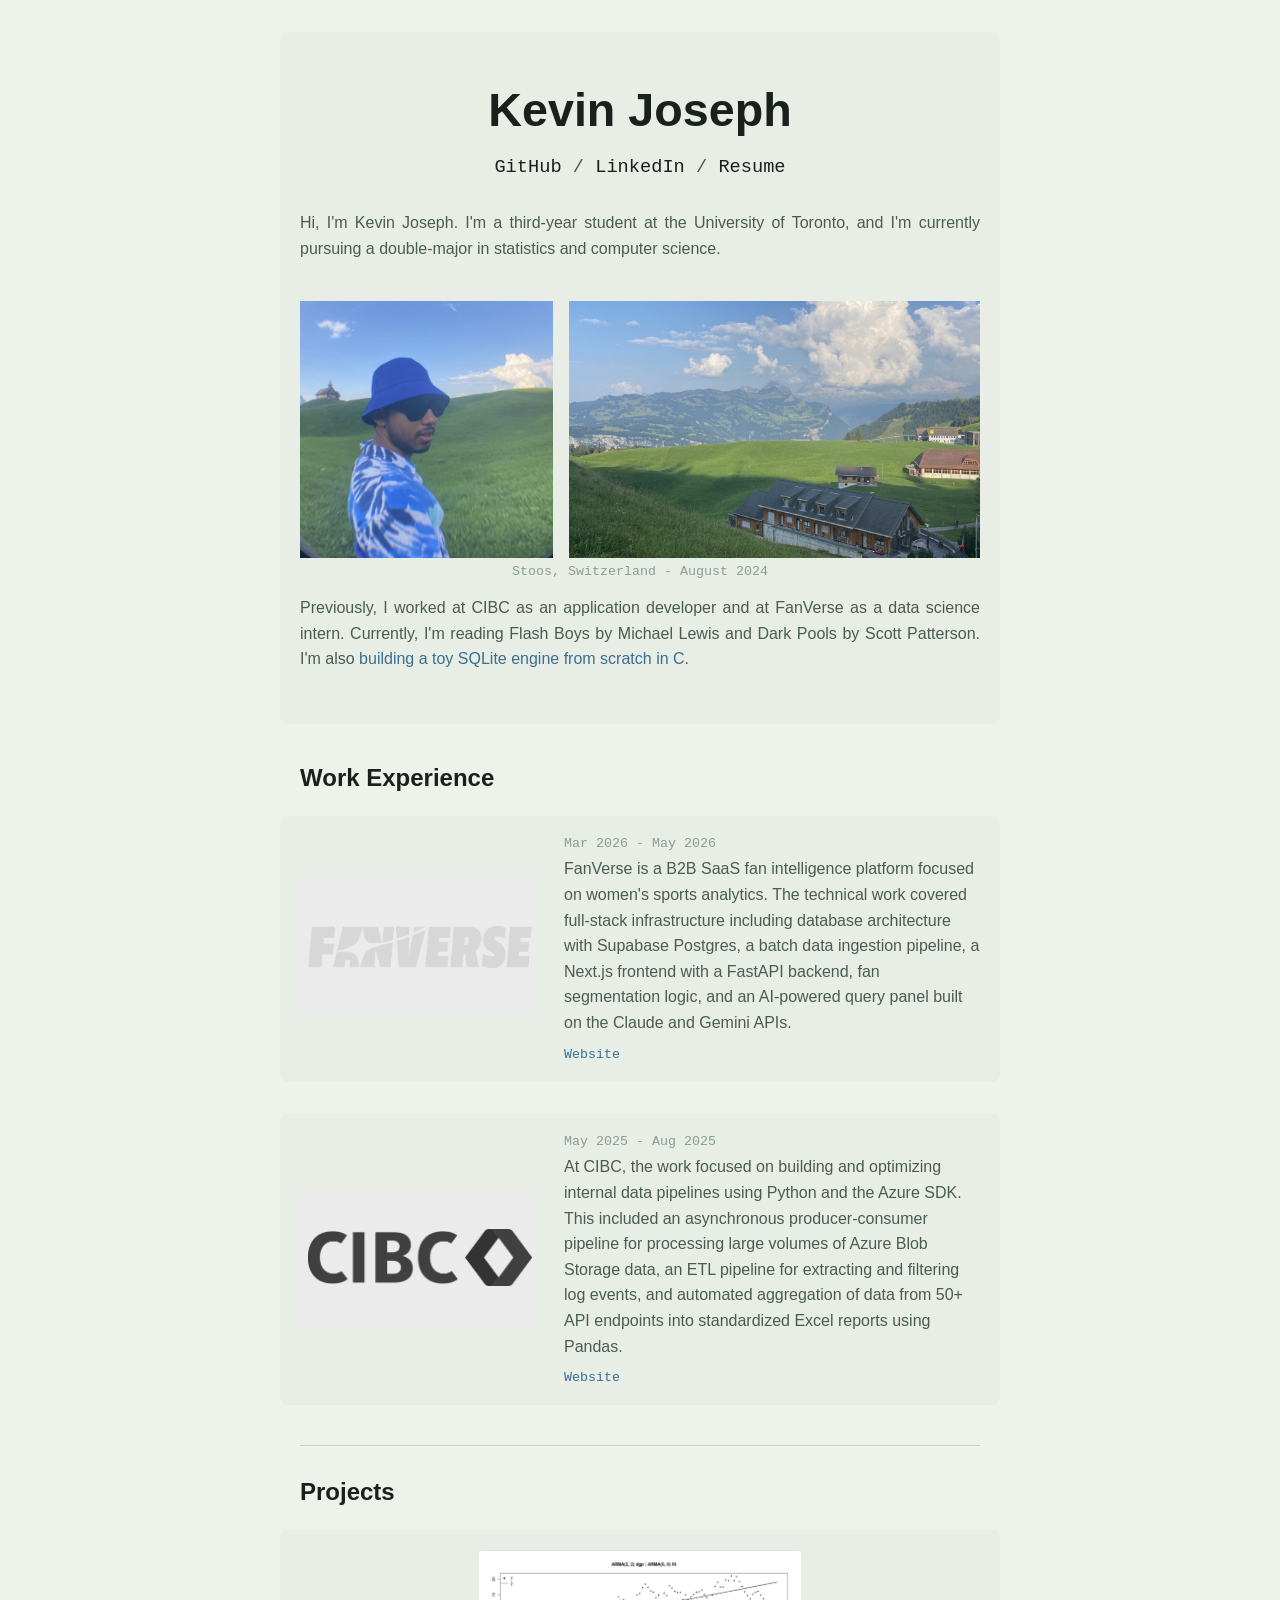
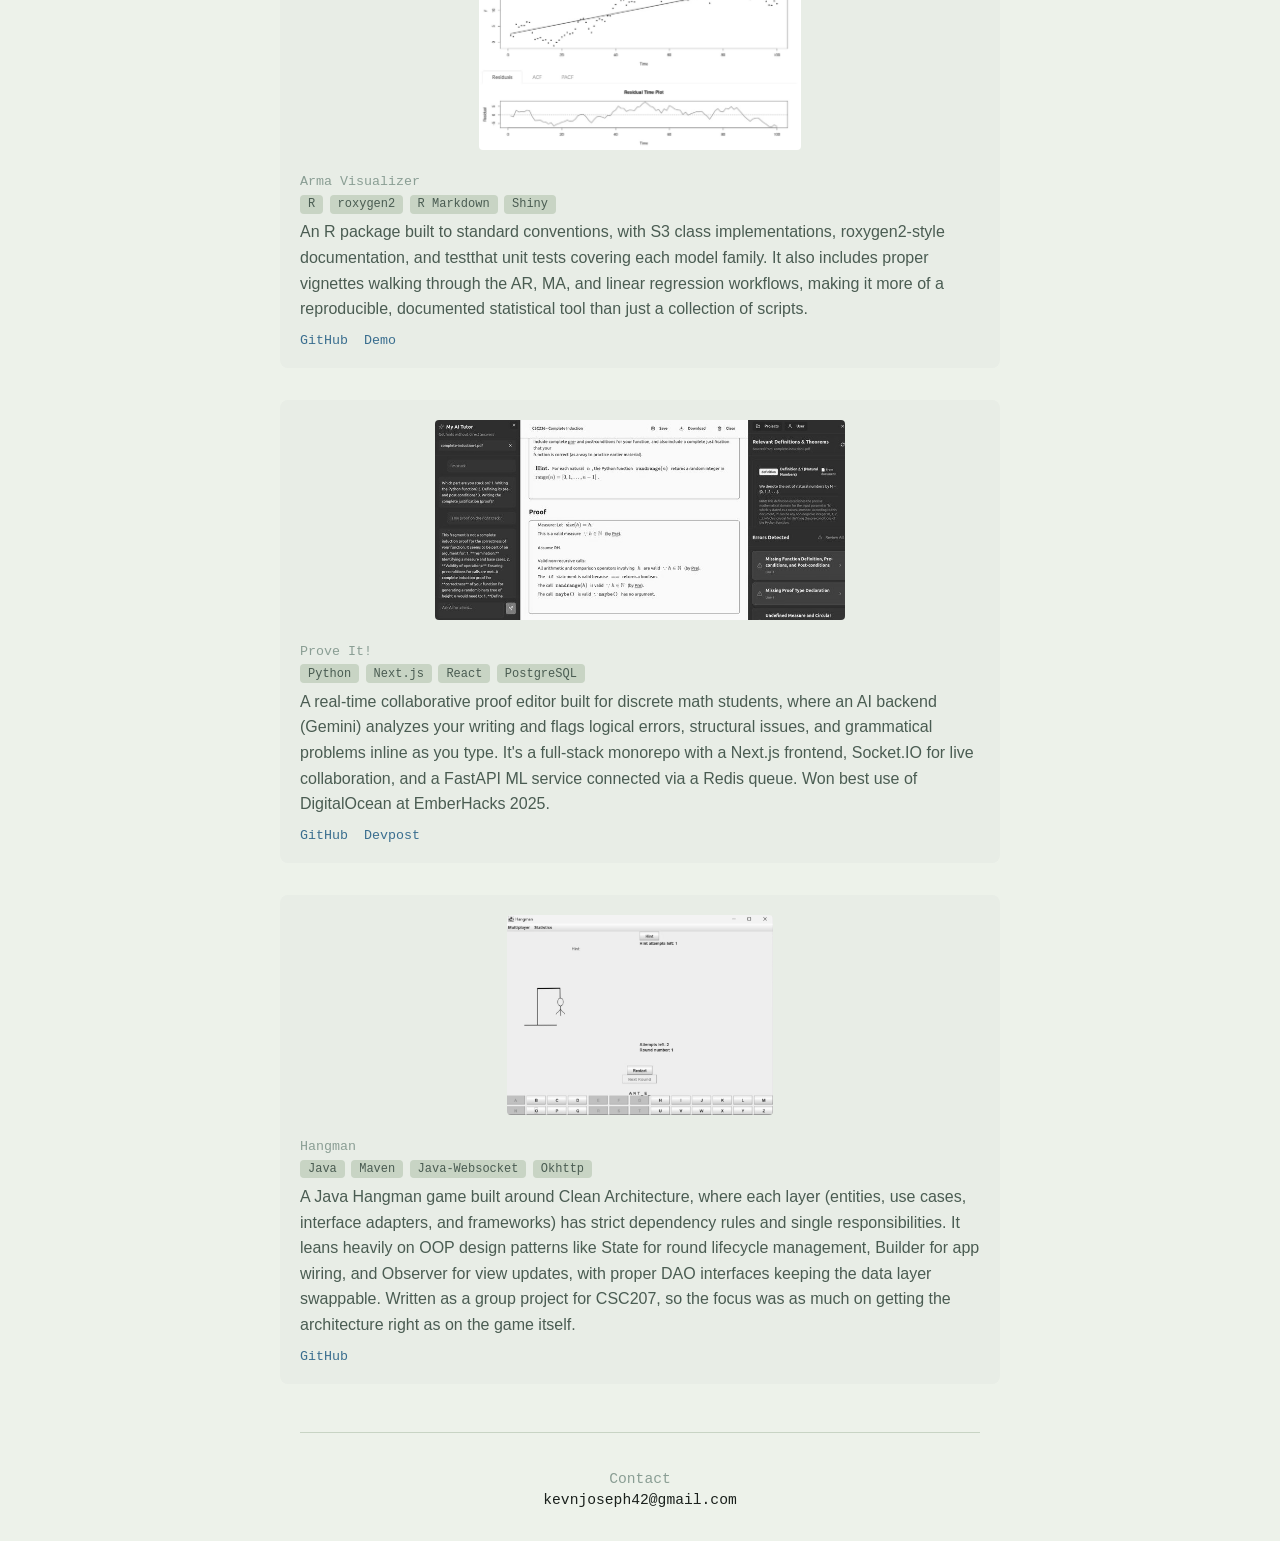
==== commit 1126a77c: "updated some of the images" ====
--- a/index.html
+++ b/index.html
@@ -332,7 +332,7 @@
 
   <h2 class="work-heading">Work Experience</h2>
   <div class="work-entry">
-    <a href="https://www.wearefanverse.com/" target="_blank" rel="noopener noreferrer"><img src="assets/work/fanverse.jpg" alt="Fanverse" loading="lazy" /></a>
+    <a href="https://www.wearefanverse.com/" target="_blank" rel="noopener noreferrer"><img src="assets/work/fanverse.png" alt="Fanverse" loading="lazy" /></a>
     <div>
       <span class="work-date">Mar 2026 - May 2026</span>
       <p>FanVerse is a B2B SaaS fan intelligence platform focused on women's sports analytics. The technical work covered full-stack infrastructure including database architecture with Supabase Postgres, a batch data ingestion pipeline, a Next.js frontend with a FastAPI backend, fan segmentation logic, and an AI-powered query panel built on the Claude and Gemini APIs.</p>
@@ -343,7 +343,7 @@
   </div>
 
   <div class="work-entry">
-    <a href="https://www.cibc.com/" target="_blank" rel="noopener noreferrer"><img src="assets/work/cibc-logo.jpg" alt="CIBC" loading="lazy" /></a>
+    <a href="https://www.cibc.com/" target="_blank" rel="noopener noreferrer"><img src="assets/work/cibc-logo.png" alt="CIBC" loading="lazy" /></a>
     <div>
       <span class="work-date">May 2025 - Aug 2025</span>
       <p>At CIBC, the work focused on building and optimizing internal data pipelines using Python and the Azure SDK. This included an asynchronous producer-consumer pipeline for processing large volumes of Azure Blob Storage data, an ETL pipeline for extracting and filtering log events, and automated aggregation of data from 50+ API endpoints into standardized Excel reports using Pandas.</p>
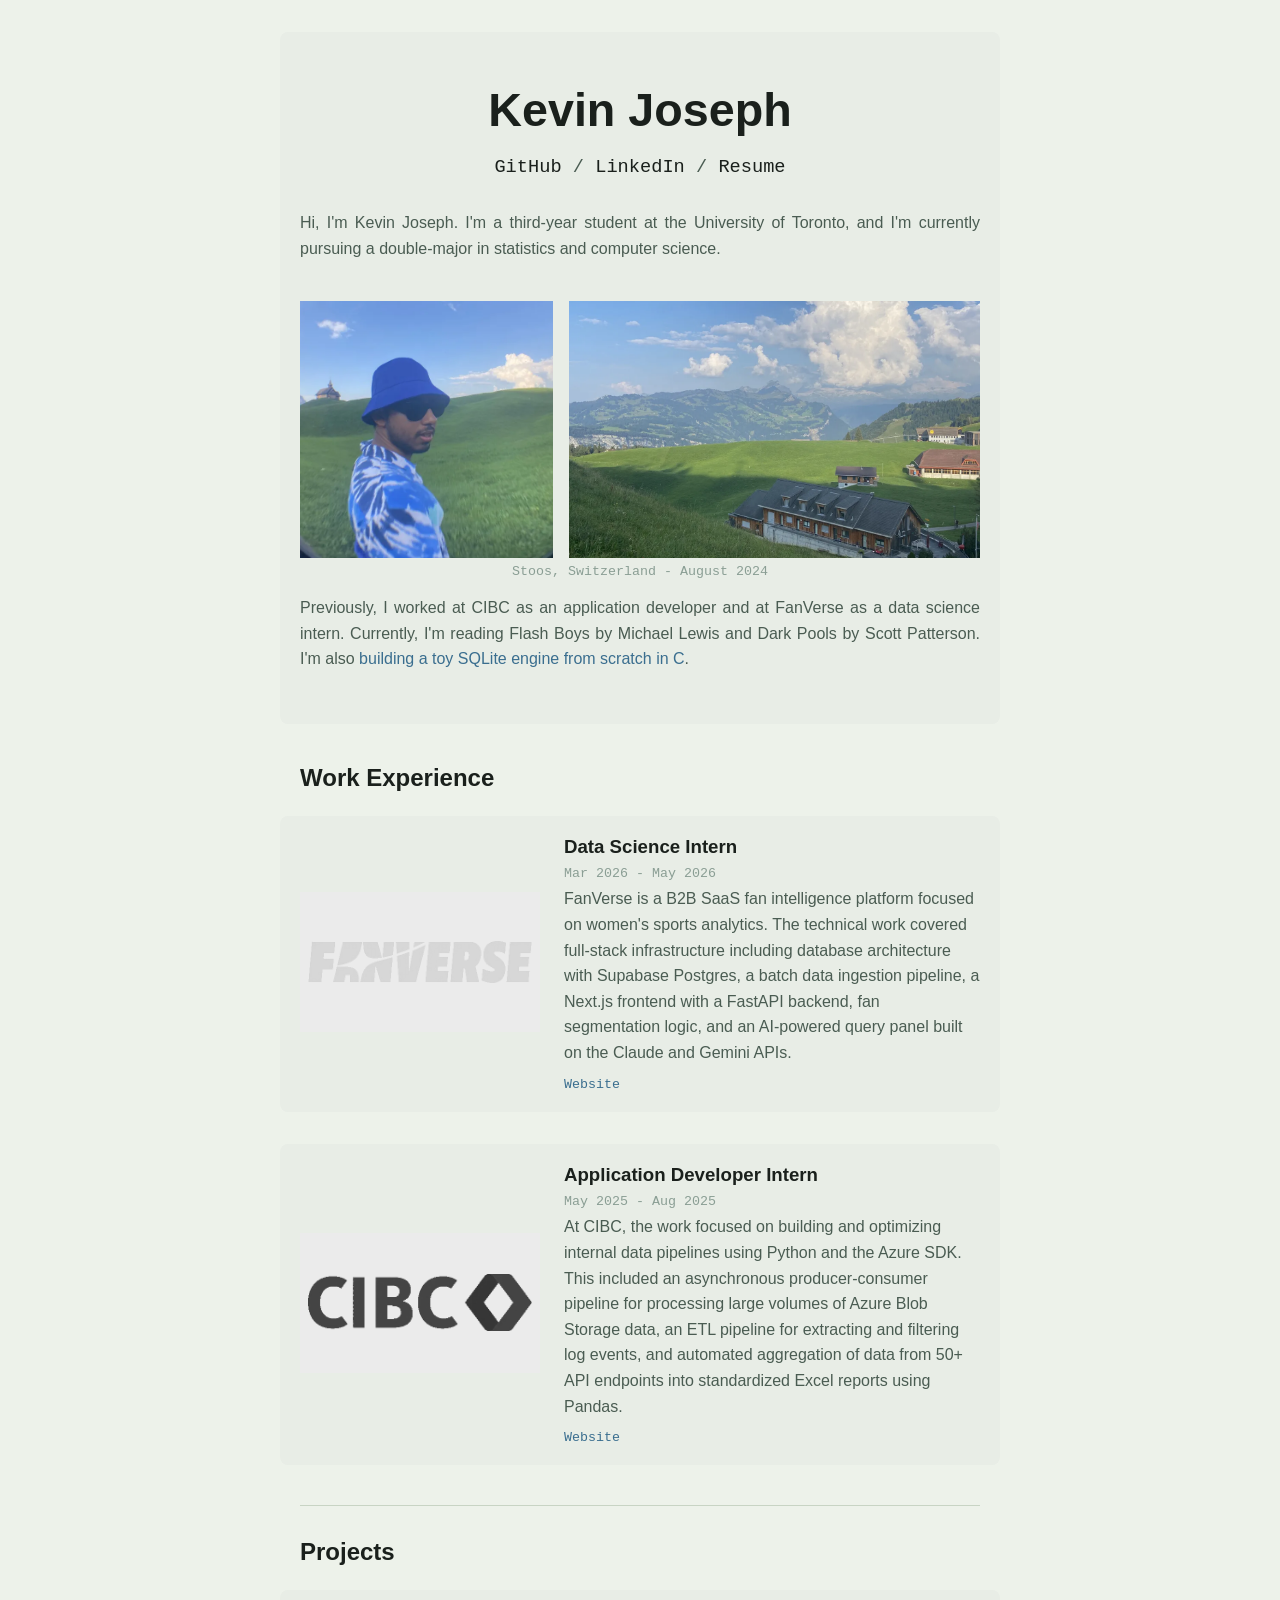
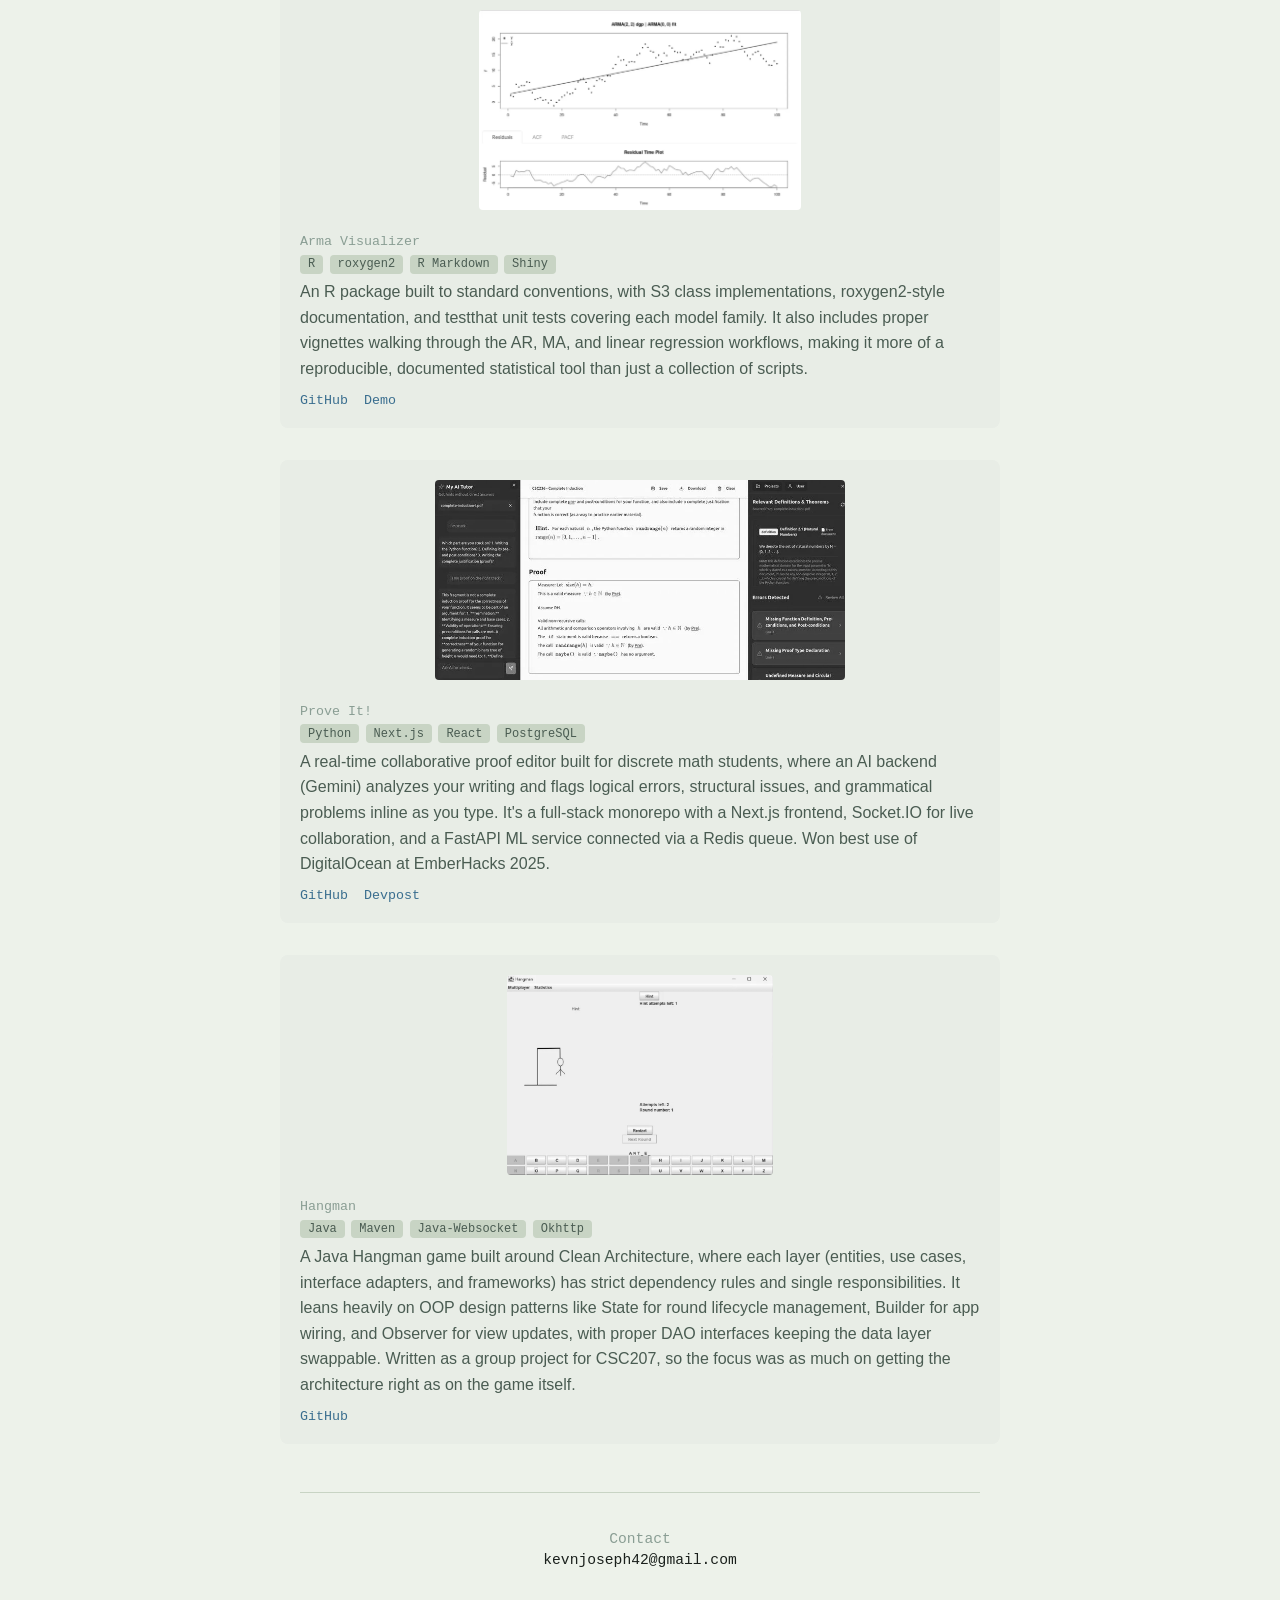
==== commit 4a8d8b18: "further load time optimizations" ====
--- a/index.html
+++ b/index.html
@@ -4,6 +4,7 @@
   <meta charset="UTF-8" />
   <meta name="viewport" content="width=device-width, initial-scale=1.0"/>
   <title>Kevin Joseph</title>
+  <meta name="description" content="Kevin Joseph — CS & Statistics student at U of T. Application developer at CIBC, data science intern at FanVerse." />
   <style>
 :root {
   --bg:        #EDF2EA;
@@ -129,6 +130,13 @@
   margin: 0 auto 1.5rem;
   text-align: left;
   color: var(--ink);
+}
+
+.work-title {
+  font-size: 14pt;
+  font-weight: bold;
+  color: var(--ink);
+  margin: 0 0 0.15rem;
 }
 
 .work-heading:nth-of-type(2) {
@@ -290,7 +298,7 @@
     aspect-ratio: 1 / 1;
   }
 
-  .work-entry img {
+  img {
     display: none;
   }
 }
@@ -312,12 +320,18 @@
   <div class="image-row">
     <div>
       <div class="img-frame square">
-        <img src="assets/square.jpg" alt="square image" title="Picture of me!" />
+        <picture>
+          <source srcset="assets/square.webp" type="image/webp" />
+          <img src="assets/square.jpg" alt="square image" title="Picture of me!" fetchpriority="high" />
+        </picture>
       </div>
     </div>
     <div>
       <div class="img-frame landscape">
-        <img src="assets/rectangle.jpg" alt="landscape image" title="Great landscape pic of the Swiss Alps" />
+        <picture>
+          <source srcset="assets/rectangle.webp" type="image/webp" />
+          <img src="assets/rectangle.jpg" alt="landscape image" title="Great landscape pic of the Swiss Alps" fetchpriority="high" />
+        </picture>
       </div>
     </div>
   </div>
@@ -332,8 +346,12 @@
 
   <h2 class="work-heading">Work Experience</h2>
   <div class="work-entry">
-    <a href="https://www.wearefanverse.com/" target="_blank" rel="noopener noreferrer"><img src="assets/work/fanverse.png" alt="Fanverse" loading="lazy" /></a>
-    <div>
+    <a href="https://www.wearefanverse.com/" target="_blank" rel="noopener noreferrer"><picture>
+          <source srcset="assets/work/fanverse.webp" type="image/webp" />
+          <img src="assets/work/fanverse.png" alt="Fanverse" loading="lazy" />
+        </picture></a>
+    <div>
+      <span class="work-title">Data Science Intern</span>
       <span class="work-date">Mar 2026 - May 2026</span>
       <p>FanVerse is a B2B SaaS fan intelligence platform focused on women's sports analytics. The technical work covered full-stack infrastructure including database architecture with Supabase Postgres, a batch data ingestion pipeline, a Next.js frontend with a FastAPI backend, fan segmentation logic, and an AI-powered query panel built on the Claude and Gemini APIs.</p>
       <div class="work-links">
@@ -343,8 +361,12 @@
   </div>
 
   <div class="work-entry">
-    <a href="https://www.cibc.com/" target="_blank" rel="noopener noreferrer"><img src="assets/work/cibc-logo.png" alt="CIBC" loading="lazy" /></a>
-    <div>
+    <a href="https://www.cibc.com/" target="_blank" rel="noopener noreferrer"><picture>
+          <source srcset="assets/work/cibc-logo.webp" type="image/webp" />
+          <img src="assets/work/cibc-logo.png" alt="CIBC" loading="lazy" />
+        </picture></a>
+    <div>
+      <span class="work-title">Application Developer Intern</span>
       <span class="work-date">May 2025 - Aug 2025</span>
       <p>At CIBC, the work focused on building and optimizing internal data pipelines using Python and the Azure SDK. This included an asynchronous producer-consumer pipeline for processing large volumes of Azure Blob Storage data, an ETL pipeline for extracting and filtering log events, and automated aggregation of data from 50+ API endpoints into standardized Excel reports using Pandas.</p>
       <div class="work-links">
@@ -356,7 +378,10 @@
   <h2 class="work-heading">Projects</h2>
 
   <div class="work-entry project-entry">
-    <a href="https://019d0430-b246-4443-c144-9437cec4e883.share.connect.posit.cloud/" target="_blank" rel="noopener noreferrer"><img src="assets/projects/armavisualizer.jpg" alt="Arma Visualizer Screenshot" loading="lazy" /></a>
+    <a href="https://019d0430-b246-4443-c144-9437cec4e883.share.connect.posit.cloud/" target="_blank" rel="noopener noreferrer"><picture>
+          <source srcset="assets/projects/armavisualizer.webp" type="image/webp" />
+          <img src="assets/projects/armavisualizer.jpg" alt="Arma Visualizer Screenshot" loading="lazy" />
+        </picture></a>
     <div>
       <span class="work-date">Arma Visualizer</span>
       <span class="tech-tags"><span class="tech-tag">R</span><span class="tech-tag">roxygen2</span><span class="tech-tag">R Markdown</span><span class="tech-tag">Shiny</span></span>
@@ -369,7 +394,10 @@
   </div>
 
   <div class="work-entry project-entry">
-    <a href="https://devpost.com/software/prove-it" target="_blank" rel="noopener noreferrer"><img src="assets/projects/prove-it.jpg" alt="Prove It! Screenshot" loading="lazy" /></a>
+    <a href="https://devpost.com/software/prove-it" target="_blank" rel="noopener noreferrer"><picture>
+          <source srcset="assets/projects/prove-it.webp" type="image/webp" />
+          <img src="assets/projects/prove-it.jpg" alt="Prove It! Screenshot" loading="lazy" />
+        </picture></a>
     <div>
       <span class="work-date">Prove It!</span>
       <span class="tech-tags"><span class="tech-tag">Python</span><span class="tech-tag">Next.js</span><span class="tech-tag">React</span><span class="tech-tag">PostgreSQL</span></span>
@@ -382,7 +410,10 @@
   </div>
 
   <div class="work-entry project-entry">
-    <a href="https://github.com/jxlin25/CSC207-Hangman" target="_blank" rel="noopener noreferrer"><img src="assets/projects/hangman-java-game.jpg" alt="Hangman Screenshot" loading="lazy" /></a>
+    <a href="https://github.com/jxlin25/CSC207-Hangman" target="_blank" rel="noopener noreferrer"><picture>
+          <source srcset="assets/projects/hangman-java-game.webp" type="image/webp" />
+          <img src="assets/projects/hangman-java-game.jpg" alt="Hangman Screenshot" loading="lazy" />
+        </picture></a>
     <div>
       <span class="work-date">Hangman</span>
       <span class="tech-tags"><span class="tech-tag">Java</span><span class="tech-tag">Maven</span><span class="tech-tag">Java-Websocket</span><span class="tech-tag">Okhttp</span></span>
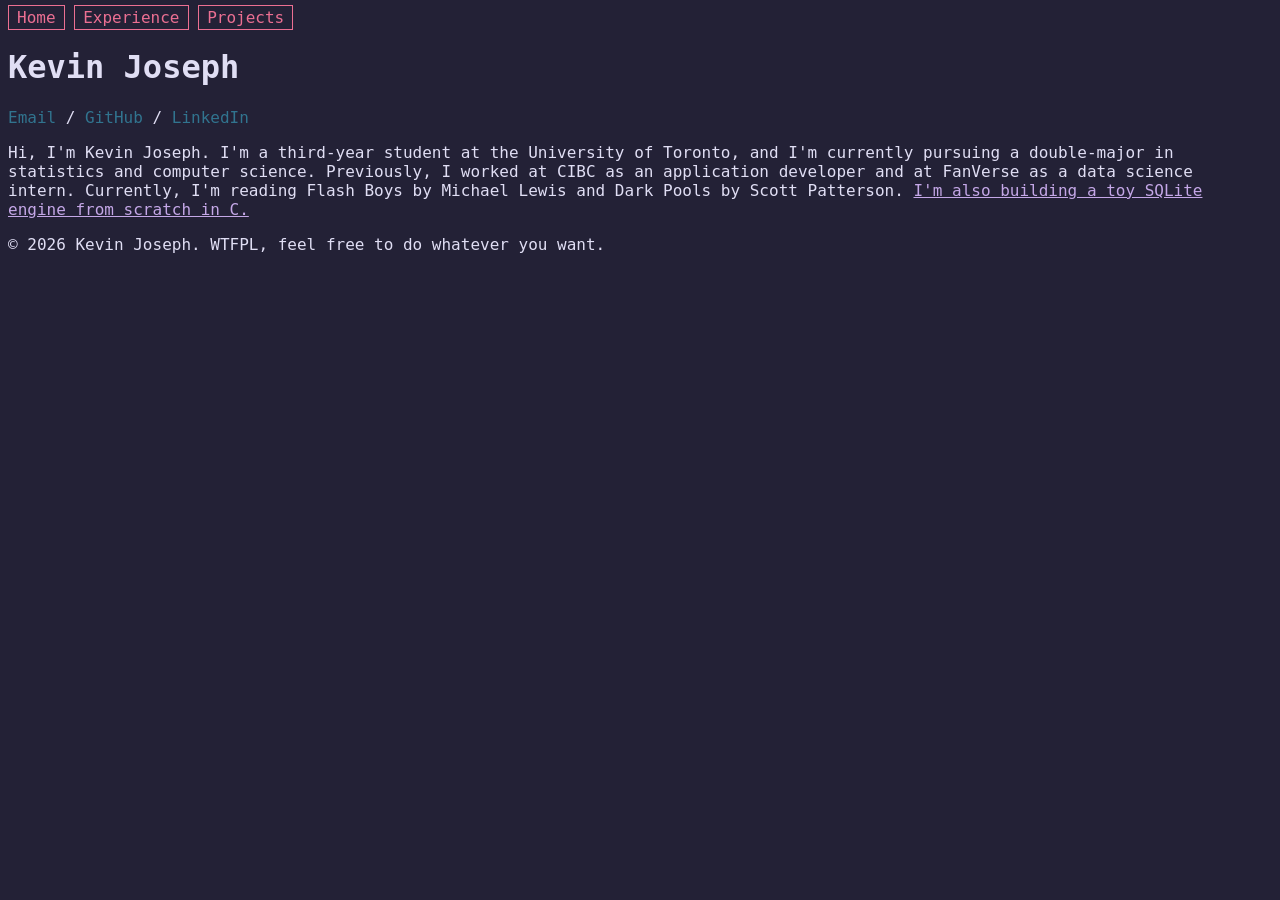
==== commit 24239453: "experiment" ====
--- a/index.html
+++ b/index.html
@@ -4,428 +4,33 @@
   <meta charset="UTF-8" />
   <meta name="viewport" content="width=device-width, initial-scale=1.0"/>
   <title>Kevin Joseph</title>
-  <meta name="description" content="Kevin Joseph — CS & Statistics student at U of T. Application developer at CIBC, data science intern at FanVerse." />
-  <style>
-:root {
-  --bg:        #EDF2EA;
-  --ink:       #1A201C;
-  --ink-soft:  #4A5C52;
-  --ink-muted: #8A9E94;
-  --accent:    #7A5230;
-  --rule:      #C8D4C4;
-  --link:      #3A6E8F;
-}
+  <meta name="description" content="..." />
+  <link rel="icon" href="assets/favicon.ico" />
+  <link rel="stylesheet" href="assets/style.css" />
+</head>
+<body class="dark-mode">
+  <header>
+    <nav>
+        <a href="index.html" class="nav-link">Home</a>
+        <a href="work.html" class="nav-link">Experience</a>
+        <a href="projects.html" class="nav-link">Projects</a>
+    </nav>
+  </header>
 
-::selection {
-  background: #C8DDE8;
-  color: #1A201C;
-}
+  <main>
+      <h1>Kevin Joseph</h1>
+      <p>
+        <a href="mailto:kevnjoseph42@gmail.com" class="contact-link">Email</a> /
+        <a href="https://github.com/kevin-joseph05" class="contact-link">GitHub</a> /
+        <a href="https://linkedin.com/in/kevin--joseph" class="contact-link">LinkedIn</a>
+      </p>
+      <p style="max-width: 1200px;"> 
+      Hi, I'm Kevin Joseph. I'm a third-year student at the University of Toronto, and I'm currently pursuing a double-major in statistics and computer science. Previously, I worked at CIBC as an application developer and at FanVerse as a data science intern. Currently, I'm reading Flash Boys by Michael Lewis and Dark Pools by Scott Patterson. <a href="https://github.com/kevin-joseph05/sqlite-in-c"> I'm also building a toy SQLite engine from scratch in C.  </a>
+      </p>
+  </main>
 
-a {
-  color: var(--link);
-}
-
-body {
-  margin: 0;
-  padding: 2rem;
-  font-family: Helvetica, Arial, sans-serif;
-  text-align: center;
-  background: var(--bg);
-  color: var(--ink-soft);
-}
-
-h1 {
-  font-size: 35pt;
-  margin-bottom: 0.5rem;
-  color: var(--ink);
-}
-
-.links {
-  font-family: Consolas, monospace;
-  font-size: 14pt;
-}
-
-.links a {
-  color: var(--ink);
-  text-decoration: none;
-}
-
-.links a:hover {
-  color: var(--accent);
-  text-decoration: underline;
-}
-
-.bio {
-  font-size: 12pt;
-  max-width: 680px;
-  margin: 2rem auto 2.5rem;
-  line-height: 1.6;
-  text-align: justify;
-}
-
-.image-row {
-  display: grid;
-  grid-template-columns: 1fr 1.62fr;
-  gap: 1rem;
-  max-width: 680px;
-  margin: 0 auto;
-  align-items: stretch;
-}
-
-.img-frame {
-  overflow: hidden;
-  background: var(--rule);
-}
-
-.img-frame.square {
-  height: 100%;
-}
-
-.img-frame.landscape {
-  aspect-ratio: 16 / 10;
-}
-
-.img-caption {
-  font-size: 10pt;
-  color: var(--ink-muted);
-  font-family: Consolas, monospace;
-  max-width: 680px;
-  margin: 0.4rem auto 0;
-  text-align: center;
-}
-
-.img-frame img {
-  width: 100%;
-  height: 100%;
-  object-fit: cover;
-  display: block;
-}
-
-.webring svg {
-  vertical-align: middle;
-}
-
-.bio2 {
-  font-size: 12pt;
-  max-width: 680px;
-  margin: 0 auto 2rem;
-  line-height: 1.6;
-  text-align: justify;
-}
-
-.bio2 a {
-  color: var(--link);
-  text-decoration: none;
-}
-
-.bio2 a:hover {
-  color: var(--accent);
-  text-decoration: underline;
-}
-
-.work-heading {
-  font-size: 18pt;
-  font-weight: bold;
-  max-width: 680px;
-  margin: 0 auto 1.5rem;
-  text-align: left;
-  color: var(--ink);
-}
-
-.work-title {
-  font-size: 14pt;
-  font-weight: bold;
-  color: var(--ink);
-  margin: 0 0 0.15rem;
-}
-
-.work-heading:nth-of-type(2) {
-  border-top: 1px solid var(--rule);
-  padding-top: 2rem;
-  margin-top: 2.5rem;
-}
-
-.intro-card {
-  background: #E8EDE6;
-  padding: 1.25rem;
-  border-radius: 8px;
-  max-width: 680px;
-  margin: 0 auto 2.5rem;
-}
-
-.work-entry {
-  display: flex;
-  gap: 1.5rem;
-  max-width: 680px;
-  margin: 0 auto 2rem;
-  text-align: left;
-  align-items: center;
-  background: #E8EDE6;
-  padding: 1.25rem;
-  border-radius: 8px;
-}
-
-.work-entry img {
-  width: 240px;
-  height: 140px;
-  object-fit: contain;
-  flex-shrink: 0;
-  background: #E8EDE6;
-  padding: 0.5rem;
-  box-sizing: border-box;
-  filter: grayscale(100%);
-  transition: filter 0.3s ease;
-}
-
-.work-entry img:hover {
-  filter: grayscale(0%);
-}
-
-.work-entry.project-entry {
-  flex-direction: column;
-  padding: 1.25rem;
-  gap: 0;
-}
-
-.work-entry.project-entry img {
-  width: 100%;
-  height: 200px;
-  object-fit: cover;
-  padding: 0;
-  border-radius: 4px;
-  filter: grayscale(100%);
-  transition: filter 0.3s ease;
-}
-
-.work-entry.project-entry img:hover {
-  filter: grayscale(0%);
-}
-
-.work-entry p {
-  font-size: 12pt;
-  line-height: 1.6;
-  margin: 0;
-}
-
-.work-entry > div {
-  display: flex;
-  flex-direction: column;
-  gap: 0.35rem;
-}
-
-.work-entry.project-entry > div {
-  padding: 1.25rem 0 0;
-}
-
-.work-links {
-  display: flex;
-  gap: 1rem;
-  margin-top: 0.35rem;
-}
-
-.work-links a {
-  font-size: 10pt;
-  font-family: Consolas, monospace;
-  color: var(--link);
-  text-decoration: none;
-}
-
-.work-links a:hover {
-  color: var(--accent);
-  text-decoration: underline;
-}
-
-.work-date {
-  font-size: 10pt;
-  color: var(--ink-muted);
-  font-family: Consolas, monospace;
-}
-
-.tech-tags {
-  display: flex;
-  flex-wrap: wrap;
-  gap: 0.4rem;
-}
-
-.tech-tag {
-  font-size: 9pt;
-  font-family: Consolas, monospace;
-  color: var(--ink-soft);
-  background: var(--rule);
-  padding: 0.15rem 0.5rem;
-  border-radius: 4px;
-}
-
-.contact {
-  max-width: 680px;
-  margin: 3rem auto 0;
-  padding-top: 1.5rem;
-  border-top: 1px solid var(--rule);
-  font-family: Consolas, monospace;
-  font-size: 11pt;
-}
-
-.contact-label {
-  color: var(--ink-muted);
-  margin-bottom: 0.3rem;
-}
-
-.contact a {
-  color: var(--ink);
-  text-decoration: none;
-}
-
-.contact a:hover {
-  color: var(--accent);
-  text-decoration: underline;
-}
-
-@media (max-width: 600px) {
-  body {
-    padding: 1.25rem;
-  }
-
-  h1 {
-    font-size: 26pt;
-  }
-
-  .image-row {
-    grid-template-columns: 1fr;
-  }
-
-  .img-frame.square {
-    height: auto;
-    aspect-ratio: 1 / 1;
-  }
-
-  img {
-    display: none;
-  }
-}
-  </style>
-</head>
-<body>
-<div class="intro-card">
-  <h1>Kevin Joseph</h1>
-  <p class="links">
-    <a href="https://github.com/kevin-joseph05" target="_blank" rel="noopener noreferrer">GitHub</a>
-    /
-    <a href="https://linkedin.com/in/kevin--joseph" target="_blank" rel="noopener noreferrer">LinkedIn</a>
-    /
-    <a href="assets/resume.pdf" target="_blank" rel="noopener noreferrer">Resume</a>
-  </p>
-  <p class="bio">
-  Hi, I'm Kevin Joseph. I'm a third-year student at the University of Toronto, and I'm currently pursuing a double-major in statistics and computer science. 
-  </p>
-  <div class="image-row">
-    <div>
-      <div class="img-frame square">
-        <picture>
-          <source srcset="assets/square.webp" type="image/webp" />
-          <img src="assets/square.jpg" alt="square image" title="Picture of me!" fetchpriority="high" />
-        </picture>
-      </div>
-    </div>
-    <div>
-      <div class="img-frame landscape">
-        <picture>
-          <source srcset="assets/rectangle.webp" type="image/webp" />
-          <img src="assets/rectangle.jpg" alt="landscape image" title="Great landscape pic of the Swiss Alps" fetchpriority="high" />
-        </picture>
-      </div>
-    </div>
-  </div>
-  <p class="img-caption">Stoos, Switzerland - August 2024</p>
-  <div data-webring="ca" data-member="kevin-joseph"
-       style="--webring-accent: #7A5230; font-family: Consolas, monospace; font-size: 14pt; margin: 1rem 0;"></div>
-  <script src="https://webring.ca/embed.js" defer></script>
-  <p class="bio2">
-  Previously, I worked at CIBC as an application developer and at FanVerse as a data science intern. Currently, I'm reading Flash Boys by Michael Lewis and Dark Pools by Scott Patterson. I'm also <a href="https://github.com/kevin-joseph05/sqlite-in-c" target="_blank" rel="noopener noreferrer">building a toy SQLite engine from scratch in C</a>.
-  </p>
-</div>
-
-  <h2 class="work-heading">Work Experience</h2>
-  <div class="work-entry">
-    <a href="https://www.wearefanverse.com/" target="_blank" rel="noopener noreferrer"><picture>
-          <source srcset="assets/work/fanverse.webp" type="image/webp" />
-          <img src="assets/work/fanverse.png" alt="Fanverse" loading="lazy" />
-        </picture></a>
-    <div>
-      <span class="work-title">Data Science Intern</span>
-      <span class="work-date">Mar 2026 - May 2026</span>
-      <p>FanVerse is a B2B SaaS fan intelligence platform focused on women's sports analytics. The technical work covered full-stack infrastructure including database architecture with Supabase Postgres, a batch data ingestion pipeline, a Next.js frontend with a FastAPI backend, fan segmentation logic, and an AI-powered query panel built on the Claude and Gemini APIs.</p>
-      <div class="work-links">
-        <a href="https://www.wearefanverse.com/" target="_blank" rel="noopener noreferrer">Website</a>
-      </div>
-    </div>
-  </div>
-
-  <div class="work-entry">
-    <a href="https://www.cibc.com/" target="_blank" rel="noopener noreferrer"><picture>
-          <source srcset="assets/work/cibc-logo.webp" type="image/webp" />
-          <img src="assets/work/cibc-logo.png" alt="CIBC" loading="lazy" />
-        </picture></a>
-    <div>
-      <span class="work-title">Application Developer Intern</span>
-      <span class="work-date">May 2025 - Aug 2025</span>
-      <p>At CIBC, the work focused on building and optimizing internal data pipelines using Python and the Azure SDK. This included an asynchronous producer-consumer pipeline for processing large volumes of Azure Blob Storage data, an ETL pipeline for extracting and filtering log events, and automated aggregation of data from 50+ API endpoints into standardized Excel reports using Pandas.</p>
-      <div class="work-links">
-        <a href="https://www.cibc.com/" target="_blank" rel="noopener noreferrer">Website</a>
-      </div>
-    </div>
-  </div>
-
-  <h2 class="work-heading">Projects</h2>
-
-  <div class="work-entry project-entry">
-    <a href="https://019d0430-b246-4443-c144-9437cec4e883.share.connect.posit.cloud/" target="_blank" rel="noopener noreferrer"><picture>
-          <source srcset="assets/projects/armavisualizer.webp" type="image/webp" />
-          <img src="assets/projects/armavisualizer.jpg" alt="Arma Visualizer Screenshot" loading="lazy" />
-        </picture></a>
-    <div>
-      <span class="work-date">Arma Visualizer</span>
-      <span class="tech-tags"><span class="tech-tag">R</span><span class="tech-tag">roxygen2</span><span class="tech-tag">R Markdown</span><span class="tech-tag">Shiny</span></span>
-      <p>An R package built to standard conventions, with S3 class implementations, roxygen2-style documentation, and testthat unit tests covering each model family. It also includes proper vignettes walking through the AR, MA, and linear regression workflows, making it more of a reproducible, documented statistical tool than just a collection of scripts.</p>
-      <div class="work-links">
-        <a href="https://github.com/Kevaan-b/STA380" target="_blank" rel="noopener noreferrer">GitHub</a>
-        <a href="https://019d0430-b246-4443-c144-9437cec4e883.share.connect.posit.cloud/" target="_blank" rel="noopener noreferrer">Demo</a>
-      </div>
-    </div>
-  </div>
-
-  <div class="work-entry project-entry">
-    <a href="https://devpost.com/software/prove-it" target="_blank" rel="noopener noreferrer"><picture>
-          <source srcset="assets/projects/prove-it.webp" type="image/webp" />
-          <img src="assets/projects/prove-it.jpg" alt="Prove It! Screenshot" loading="lazy" />
-        </picture></a>
-    <div>
-      <span class="work-date">Prove It!</span>
-      <span class="tech-tags"><span class="tech-tag">Python</span><span class="tech-tag">Next.js</span><span class="tech-tag">React</span><span class="tech-tag">PostgreSQL</span></span>
-      <p>A real-time collaborative proof editor built for discrete math students, where an AI backend (Gemini) analyzes your writing and flags logical errors, structural issues, and grammatical problems inline as you type. It's a full-stack monorepo with a Next.js frontend, Socket.IO for live collaboration, and a FastAPI ML service connected via a Redis queue. Won best use of DigitalOcean at EmberHacks 2025.</p>
-      <div class="work-links">
-        <a href="https://github.com/phintruong/Prove-It" target="_blank" rel="noopener noreferrer">GitHub</a>
-        <a href="https://devpost.com/software/prove-it" target="_blank" rel="noopener noreferrer">Devpost</a>
-      </div>
-    </div>
-  </div>
-
-  <div class="work-entry project-entry">
-    <a href="https://github.com/jxlin25/CSC207-Hangman" target="_blank" rel="noopener noreferrer"><picture>
-          <source srcset="assets/projects/hangman-java-game.webp" type="image/webp" />
-          <img src="assets/projects/hangman-java-game.jpg" alt="Hangman Screenshot" loading="lazy" />
-        </picture></a>
-    <div>
-      <span class="work-date">Hangman</span>
-      <span class="tech-tags"><span class="tech-tag">Java</span><span class="tech-tag">Maven</span><span class="tech-tag">Java-Websocket</span><span class="tech-tag">Okhttp</span></span>
-      <p>A Java Hangman game built around Clean Architecture, where each layer (entities, use cases, interface adapters, and frameworks) has strict dependency rules and single responsibilities. It leans heavily on OOP design patterns like State for round lifecycle management, Builder for app wiring, and Observer for view updates, with proper DAO interfaces keeping the data layer swappable. Written as a group project for CSC207, so the focus was as much on getting the architecture right as on the game itself.</p>
-      <div class="work-links">
-        <a href="https://github.com/jxlin25/CSC207-Hangman" target="_blank" rel="noopener noreferrer">GitHub</a>
-      </div>
-    </div>
-  </div>
-  <div class="contact">
-    <p class="contact-label">Contact</p>
-    <a href="mailto:kevnjoseph42@gmail.com">kevnjoseph42@gmail.com</a>
-  </div>
+  <footer>
+    <p>© 2026 Kevin Joseph. WTFPL, feel free to do whatever you want.</p>
+  </footer>
 </body>
 </html>
--- a/assets/style.css
+++ b/assets/style.css
@@ -0,0 +1,40 @@
+a {
+    color: #c4a7e7; 
+}
+
+a:hover {
+    color: #f6c177;   
+}
+
+:root, .light-mode {
+  --bg: #faf4ed;
+  --text: #575279;
+}
+.dark-mode {
+  --bg: #232136;
+  --text: #e0def4;
+}
+body {
+  background-color: var(--bg);
+  color: var(--text);
+  font-family: Consolas, monospace;
+}
+
+.nav-link {
+  color: #eb6f92;
+  text-decoration: none;
+  border: 1px solid #eb6f92;
+  padding: 2px 8px;
+}
+.nav-link:hover {
+  color: #ebbcba;
+  border-color: #ebbcba;
+}
+
+.contact-link {
+  color: #31748f;
+  text-decoration: none;
+}
+.contact-link:hover {
+  color: #9ccfd8;
+}
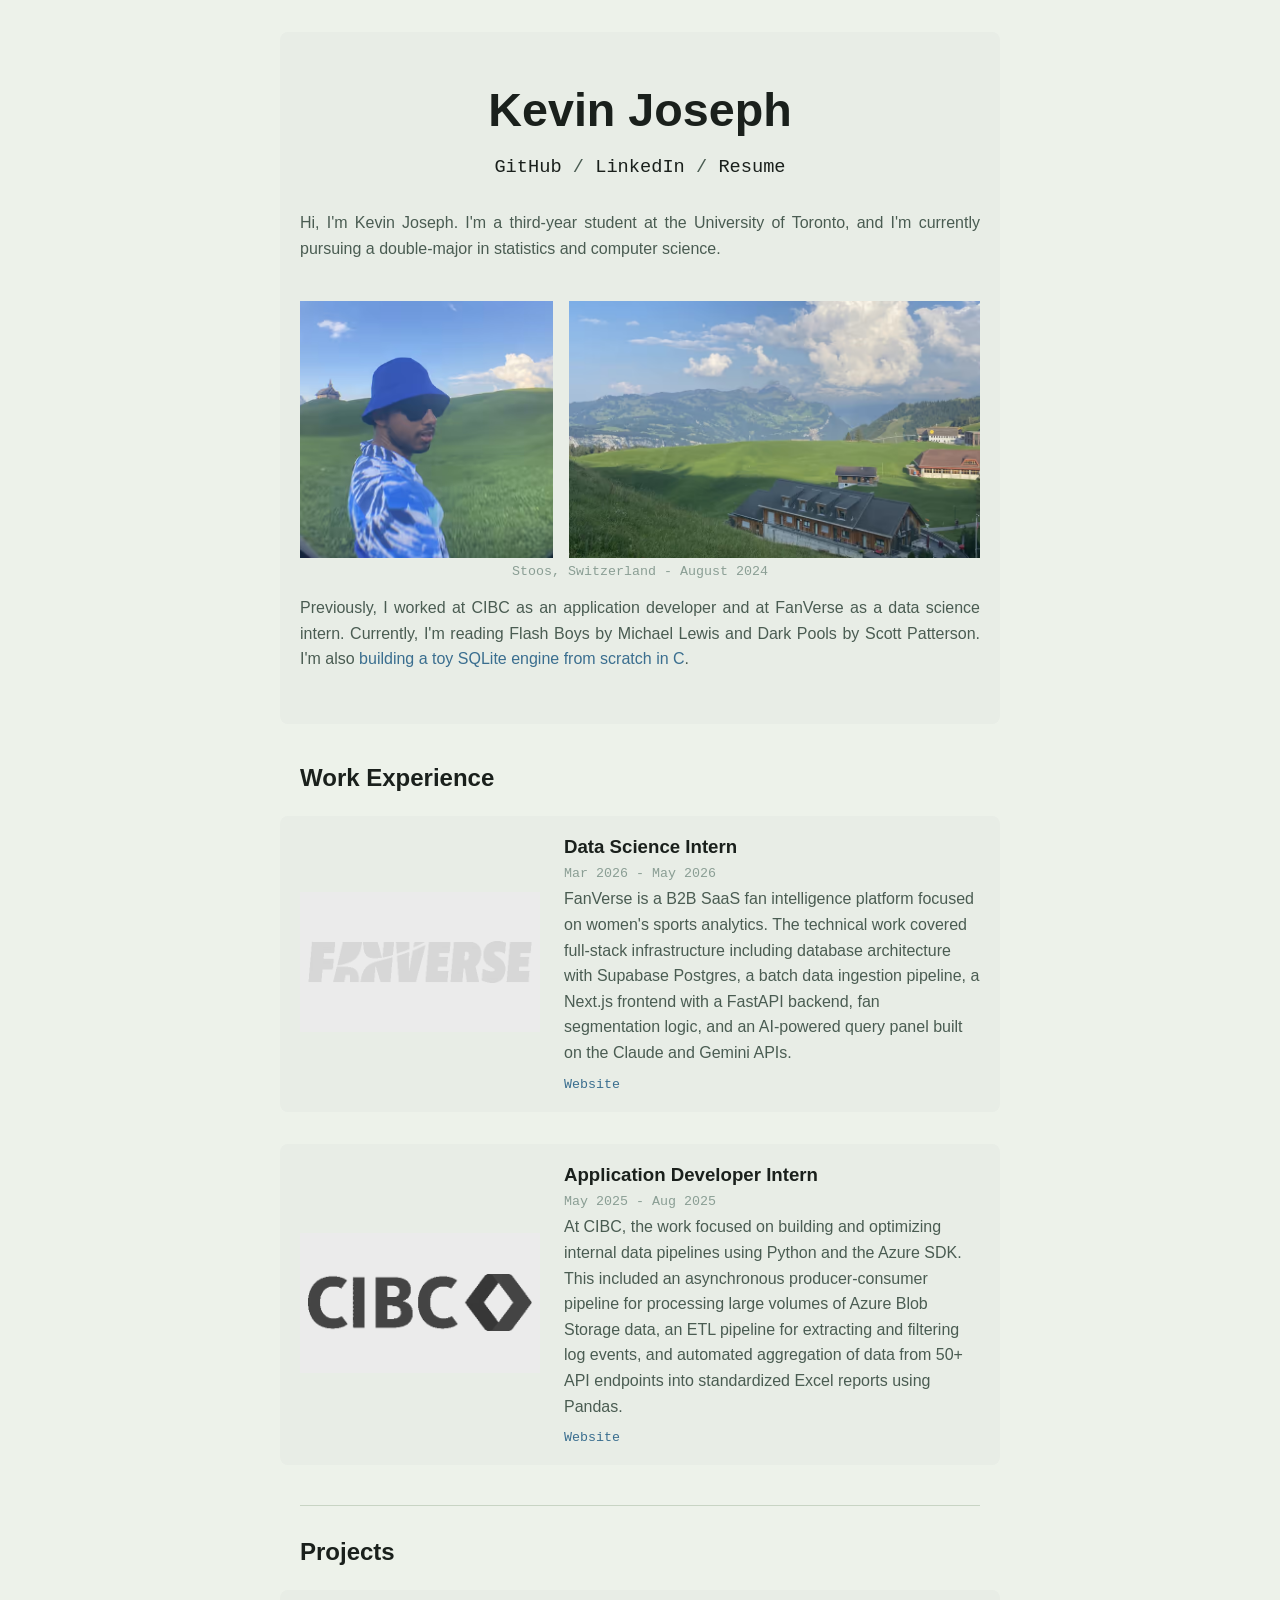
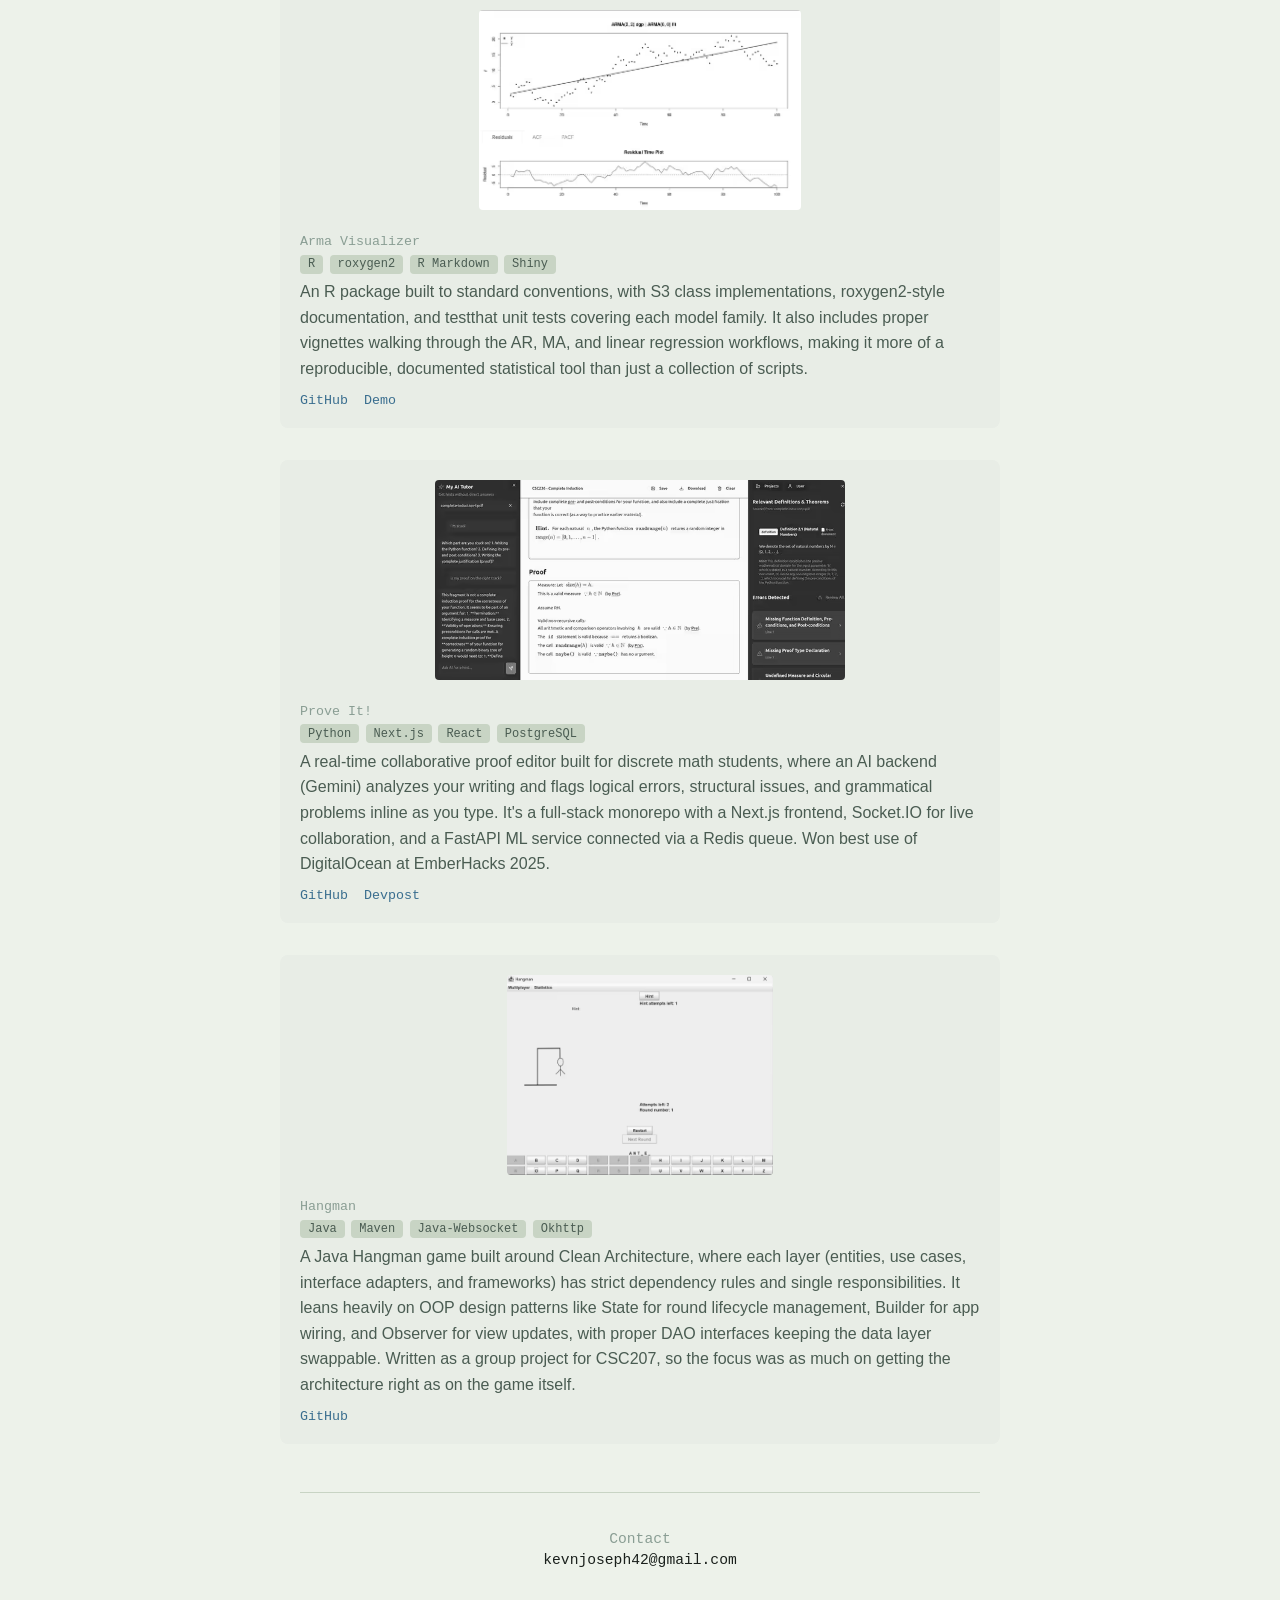
==== commit 6513a6ce: "image compression" ====
--- a/index.html
+++ b/index.html
@@ -1,36 +1 @@
-<!DOCTYPE html>
-<html lang="en">
-<head>
-  <meta charset="UTF-8" />
-  <meta name="viewport" content="width=device-width, initial-scale=1.0"/>
-  <title>Kevin Joseph</title>
-  <meta name="description" content="..." />
-  <link rel="icon" href="assets/favicon.ico" />
-  <link rel="stylesheet" href="assets/style.css" />
-</head>
-<body class="dark-mode">
-  <header>
-    <nav>
-        <a href="index.html" class="nav-link">Home</a>
-        <a href="work.html" class="nav-link">Experience</a>
-        <a href="projects.html" class="nav-link">Projects</a>
-    </nav>
-  </header>
-
-  <main>
-      <h1>Kevin Joseph</h1>
-      <p>
-        <a href="mailto:kevnjoseph42@gmail.com" class="contact-link">Email</a> /
-        <a href="https://github.com/kevin-joseph05" class="contact-link">GitHub</a> /
-        <a href="https://linkedin.com/in/kevin--joseph" class="contact-link">LinkedIn</a>
-      </p>
-      <p style="max-width: 1200px;"> 
-      Hi, I'm Kevin Joseph. I'm a third-year student at the University of Toronto, and I'm currently pursuing a double-major in statistics and computer science. Previously, I worked at CIBC as an application developer and at FanVerse as a data science intern. Currently, I'm reading Flash Boys by Michael Lewis and Dark Pools by Scott Patterson. <a href="https://github.com/kevin-joseph05/sqlite-in-c"> I'm also building a toy SQLite engine from scratch in C.  </a>
-      </p>
-  </main>
-
-  <footer>
-    <p>© 2026 Kevin Joseph. WTFPL, feel free to do whatever you want.</p>
-  </footer>
-</body>
-</html>
+<!doctype html><html lang="en"><meta charset="UTF-8"><meta name="viewport" content="width=device-width,initial-scale=1"><title>Kevin Joseph</title><meta name="description" content="Kevin Joseph — CS & Statistics student at U of T. Application developer at CIBC, data science intern at FanVerse."><link rel="icon" href="data:image/svg+xml,<svg xmlns='http://www.w3.org/2000/svg' viewBox='0 0 100 100'><text y='80' font-size='80' fill='%237A5230' font-family='Helvetica'>KJ</text></svg>"><style>:root{--bg:#EDF2EA;--ink:#1A201C;--ink-soft:#4A5C52;--ink-muted:#8A9E94;--accent:#7A5230;--rule:#C8D4C4;--link:#3A6E8F}::selection{background:#c8dde8;color:#1a201c}a{color:var(--link)}body{margin:0;padding:2rem;font-family:Helvetica,Arial,sans-serif;text-align:center;background:var(--bg);color:var(--ink-soft)}h1{font-size:35pt;margin-bottom:.5rem;color:var(--ink)}.links{font-family:Consolas,monospace;font-size:14pt}.links a{color:var(--ink);text-decoration:none}.links a:hover{color:var(--accent);text-decoration:underline}.bio{font-size:12pt;max-width:680px;margin:2rem auto 2.5rem;line-height:1.6;text-align:justify}.image-row{display:grid;grid-template-columns:1fr 1.62fr;gap:1rem;max-width:680px;margin:0 auto;align-items:stretch}.img-frame{overflow:hidden;background:var(--rule)}.img-frame.square{height:100%}.img-frame.landscape{aspect-ratio:16/10}.img-caption{font-size:10pt;color:var(--ink-muted);font-family:Consolas,monospace;max-width:680px;margin:.4rem auto 0;text-align:center}.img-frame img{width:100%;height:100%;object-fit:cover;display:block}.webring svg{vertical-align:middle}.bio2{font-size:12pt;max-width:680px;margin:0 auto 2rem;line-height:1.6;text-align:justify}.bio2 a{color:var(--link);text-decoration:none}.bio2 a:hover{color:var(--accent);text-decoration:underline}.work-heading{font-size:18pt;font-weight:700;max-width:680px;margin:0 auto 1.5rem;text-align:left;color:var(--ink)}.work-title{font-size:14pt;font-weight:700;color:var(--ink);margin:0 0 .15rem}.work-heading:nth-of-type(2){border-top:1px solid var(--rule);padding-top:2rem;margin-top:2.5rem}.intro-card{background:#e8ede6;padding:1.25rem;border-radius:8px;max-width:680px;margin:0 auto 2.5rem}.work-entry{display:flex;gap:1.5rem;max-width:680px;margin:0 auto 2rem;text-align:left;align-items:center;background:#e8ede6;padding:1.25rem;border-radius:8px}.work-entry img{width:240px;height:140px;object-fit:contain;flex-shrink:0;background:#e8ede6;padding:.5rem;box-sizing:border-box;filter:grayscale(100%);transition:filter .3s ease}.work-entry img:hover{filter:grayscale(0%)}.work-entry.project-entry{flex-direction:column;padding:1.25rem;gap:0}.work-entry.project-entry img{width:100%;height:200px;object-fit:cover;padding:0;border-radius:4px;filter:grayscale(100%);transition:filter .3s ease}.work-entry.project-entry img:hover{filter:grayscale(0%)}.work-entry p{font-size:12pt;line-height:1.6;margin:0}.work-entry>div{display:flex;flex-direction:column;gap:.35rem}.work-entry.project-entry>div{padding:1.25rem 0 0}.work-links{display:flex;gap:1rem;margin-top:.35rem}.work-links a{font-size:10pt;font-family:Consolas,monospace;color:var(--link);text-decoration:none}.work-links a:hover{color:var(--accent);text-decoration:underline}.work-date{font-size:10pt;color:var(--ink-muted);font-family:Consolas,monospace}.tech-tags{display:flex;flex-wrap:wrap;gap:.4rem}.tech-tag{font-size:9pt;font-family:Consolas,monospace;color:var(--ink-soft);background:var(--rule);padding:.15rem .5rem;border-radius:4px}.contact{max-width:680px;margin:3rem auto 0;padding-top:1.5rem;border-top:1px solid var(--rule);font-family:Consolas,monospace;font-size:11pt}.contact-label{color:var(--ink-muted);margin-bottom:.3rem}.contact a{color:var(--ink);text-decoration:none}.contact a:hover{color:var(--accent);text-decoration:underline}@media (max-width:600px){body{padding:1.25rem}h1{font-size:26pt}.image-row{grid-template-columns:1fr}.img-frame.square{height:auto;aspect-ratio:1/1}img{display:none}}</style><div class="intro-card"><h1>Kevin Joseph</h1><p class="links"><a href="https://github.com/kevin-joseph05" target="_blank" rel="noopener noreferrer">GitHub</a> / <a href="https://linkedin.com/in/kevin--joseph" target="_blank" rel="noopener noreferrer">LinkedIn</a> / <a href="assets/resume.pdf" target="_blank" rel="noopener noreferrer">Resume</a><p class="bio">Hi, I'm Kevin Joseph. I'm a third-year student at the University of Toronto, and I'm currently pursuing a double-major in statistics and computer science.<div class="image-row"><div><div class="img-frame square"><picture><source srcset="assets/square.avif" type="image/avif"><source srcset="assets/square.webp" type="image/webp"><img src="assets/square.jpg" alt="square image" title="Picture of me!" fetchpriority="high"></picture></div></div><div><div class="img-frame landscape"><picture><source srcset="assets/rectangle.avif" type="image/avif"><source srcset="assets/rectangle.webp" type="image/webp"><img src="assets/rectangle.jpg" alt="landscape image" title="Great landscape pic of the Swiss Alps" fetchpriority="high"></picture></div></div></div><p class="img-caption">Stoos, Switzerland - August 2024<div data-webring="ca" data-member="kevin-joseph" style="--webring-accent:#7A5230;font-family:Consolas,monospace;font-size:14pt;margin:1rem 0"></div><script src="https://webring.ca/embed.js" defer="defer"></script><p class="bio2">Previously, I worked at CIBC as an application developer and at FanVerse as a data science intern. Currently, I'm reading Flash Boys by Michael Lewis and Dark Pools by Scott Patterson. I'm also <a href="https://github.com/kevin-joseph05/sqlite-in-c" target="_blank" rel="noopener noreferrer">building a toy SQLite engine from scratch in C</a>.</div><h2 class="work-heading">Work Experience</h2><div class="work-entry"><a href="https://www.wearefanverse.com/" target="_blank" rel="noopener noreferrer"><picture><source srcset="assets/work/fanverse.avif" type="image/avif"><source srcset="assets/work/fanverse.webp" type="image/webp"><img src="assets/work/fanverse.png" alt="Fanverse" loading="lazy"></picture></a><div><span class="work-title">Data Science Intern</span> <span class="work-date">Mar 2026 - May 2026</span><p>FanVerse is a B2B SaaS fan intelligence platform focused on women's sports analytics. The technical work covered full-stack infrastructure including database architecture with Supabase Postgres, a batch data ingestion pipeline, a Next.js frontend with a FastAPI backend, fan segmentation logic, and an AI-powered query panel built on the Claude and Gemini APIs.<div class="work-links"><a href="https://www.wearefanverse.com/" target="_blank" rel="noopener noreferrer">Website</a></div></div></div><div class="work-entry"><a href="https://www.cibc.com/" target="_blank" rel="noopener noreferrer"><picture><source srcset="assets/work/cibc-logo.avif" type="image/avif"><source srcset="assets/work/cibc-logo.webp" type="image/webp"><img src="assets/work/cibc-logo.png" alt="CIBC" loading="lazy"></picture></a><div><span class="work-title">Application Developer Intern</span> <span class="work-date">May 2025 - Aug 2025</span><p>At CIBC, the work focused on building and optimizing internal data pipelines using Python and the Azure SDK. This included an asynchronous producer-consumer pipeline for processing large volumes of Azure Blob Storage data, an ETL pipeline for extracting and filtering log events, and automated aggregation of data from 50+ API endpoints into standardized Excel reports using Pandas.<div class="work-links"><a href="https://www.cibc.com/" target="_blank" rel="noopener noreferrer">Website</a></div></div></div><h2 class="work-heading">Projects</h2><div class="work-entry project-entry"><a href="https://019d0430-b246-4443-c144-9437cec4e883.share.connect.posit.cloud/" target="_blank" rel="noopener noreferrer"><picture><source srcset="assets/projects/armavisualizer.avif" type="image/avif"><source srcset="assets/projects/armavisualizer.webp" type="image/webp"><img src="assets/projects/armavisualizer.jpg" alt="Arma Visualizer Screenshot" loading="lazy"></picture></a><div><span class="work-date">Arma Visualizer</span> <span class="tech-tags"><span class="tech-tag">R</span><span class="tech-tag">roxygen2</span><span class="tech-tag">R Markdown</span><span class="tech-tag">Shiny</span></span><p>An R package built to standard conventions, with S3 class implementations, roxygen2-style documentation, and testthat unit tests covering each model family. It also includes proper vignettes walking through the AR, MA, and linear regression workflows, making it more of a reproducible, documented statistical tool than just a collection of scripts.<div class="work-links"><a href="https://github.com/Kevaan-b/STA380" target="_blank" rel="noopener noreferrer">GitHub</a> <a href="https://019d0430-b246-4443-c144-9437cec4e883.share.connect.posit.cloud/" target="_blank" rel="noopener noreferrer">Demo</a></div></div></div><div class="work-entry project-entry"><a href="https://devpost.com/software/prove-it" target="_blank" rel="noopener noreferrer"><picture><source srcset="assets/projects/prove-it.avif" type="image/avif"><source srcset="assets/projects/prove-it.webp" type="image/webp"><img src="assets/projects/prove-it.jpg" alt="Prove It! Screenshot" loading="lazy"></picture></a><div><span class="work-date">Prove It!</span> <span class="tech-tags"><span class="tech-tag">Python</span><span class="tech-tag">Next.js</span><span class="tech-tag">React</span><span class="tech-tag">PostgreSQL</span></span><p>A real-time collaborative proof editor built for discrete math students, where an AI backend (Gemini) analyzes your writing and flags logical errors, structural issues, and grammatical problems inline as you type. It's a full-stack monorepo with a Next.js frontend, Socket.IO for live collaboration, and a FastAPI ML service connected via a Redis queue. Won best use of DigitalOcean at EmberHacks 2025.<div class="work-links"><a href="https://github.com/phintruong/Prove-It" target="_blank" rel="noopener noreferrer">GitHub</a> <a href="https://devpost.com/software/prove-it" target="_blank" rel="noopener noreferrer">Devpost</a></div></div></div><div class="work-entry project-entry"><a href="https://github.com/jxlin25/CSC207-Hangman" target="_blank" rel="noopener noreferrer"><picture><source srcset="assets/projects/hangman-java-game.avif" type="image/avif"><source srcset="assets/projects/hangman-java-game.webp" type="image/webp"><img src="assets/projects/hangman-java-game.jpg" alt="Hangman Screenshot" loading="lazy"></picture></a><div><span class="work-date">Hangman</span> <span class="tech-tags"><span class="tech-tag">Java</span><span class="tech-tag">Maven</span><span class="tech-tag">Java-Websocket</span><span class="tech-tag">Okhttp</span></span><p>A Java Hangman game built around Clean Architecture, where each layer (entities, use cases, interface adapters, and frameworks) has strict dependency rules and single responsibilities. It leans heavily on OOP design patterns like State for round lifecycle management, Builder for app wiring, and Observer for view updates, with proper DAO interfaces keeping the data layer swappable. Written as a group project for CSC207, so the focus was as much on getting the architecture right as on the game itself.<div class="work-links"><a href="https://github.com/jxlin25/CSC207-Hangman" target="_blank" rel="noopener noreferrer">GitHub</a></div></div></div><div class="contact"><p class="contact-label">Contact</p><a href="mailto:kevnjoseph42@gmail.com">kevnjoseph42@gmail.com</a></div>
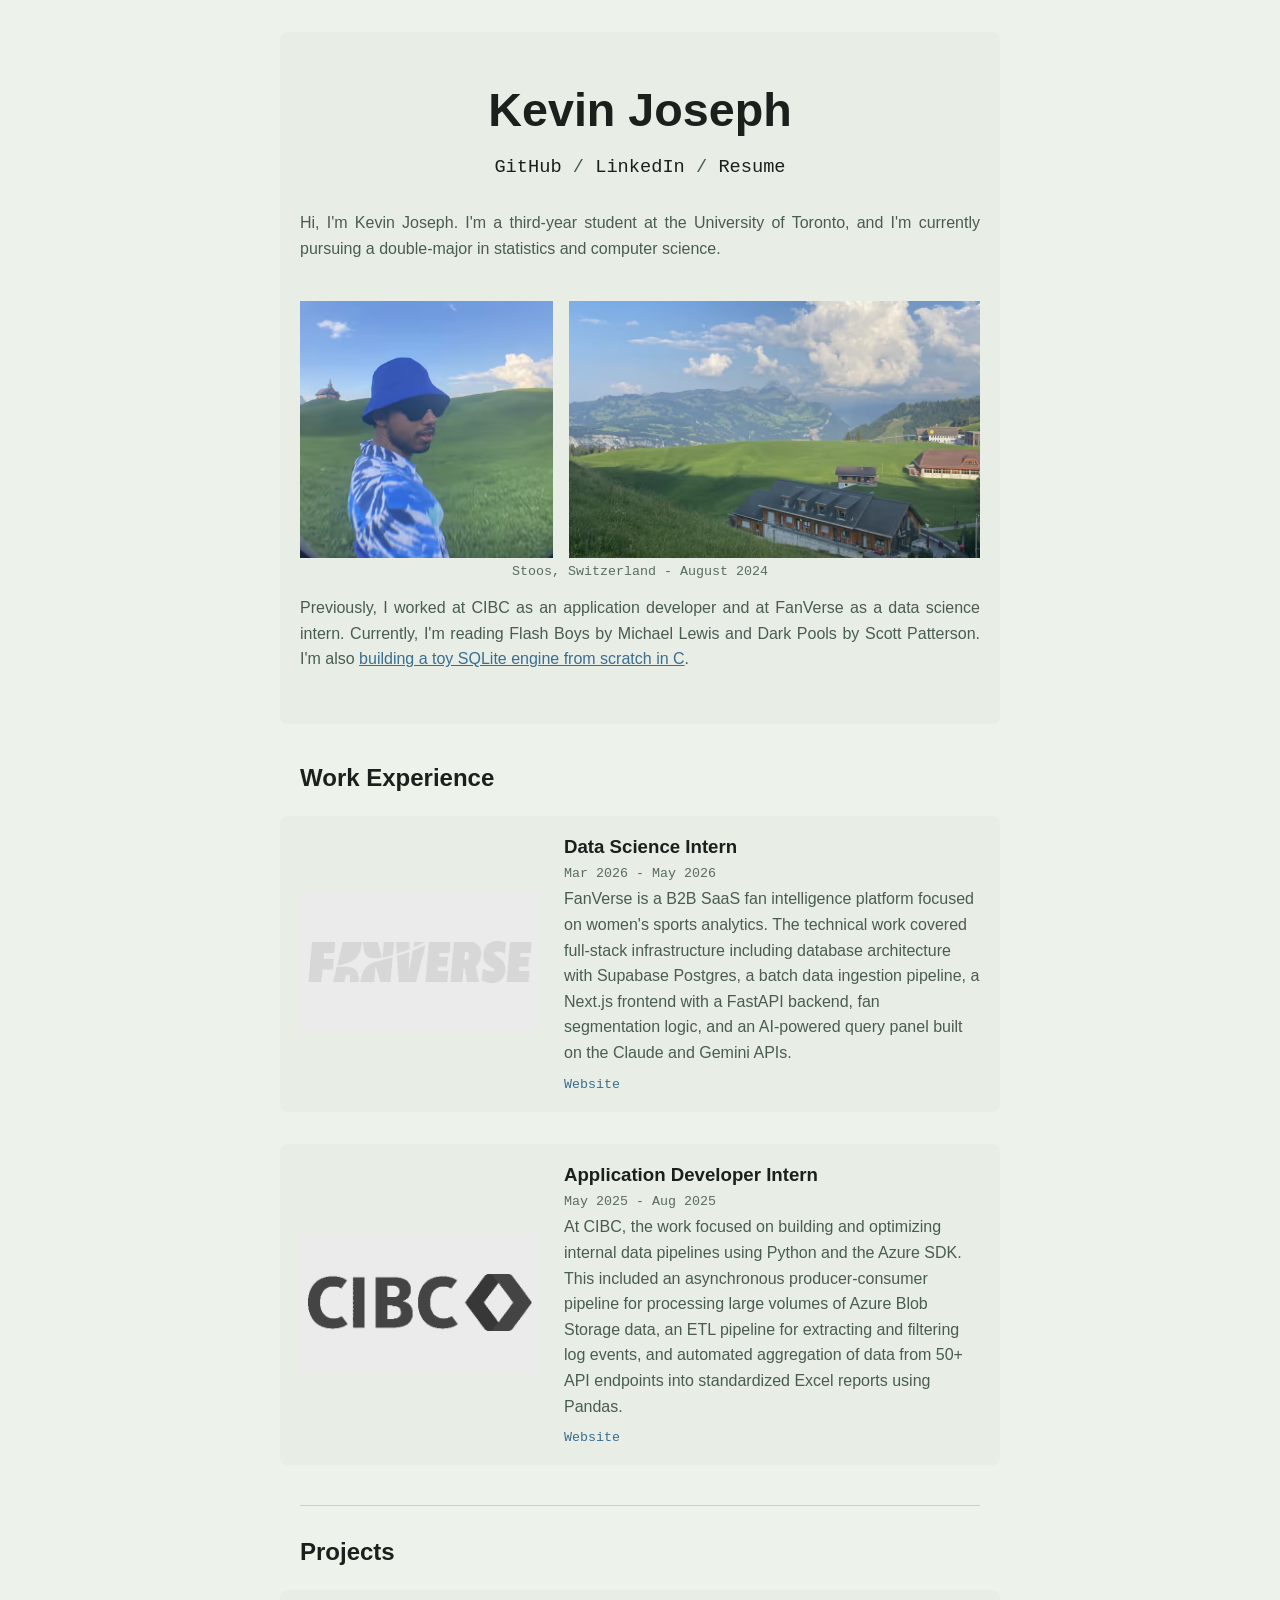
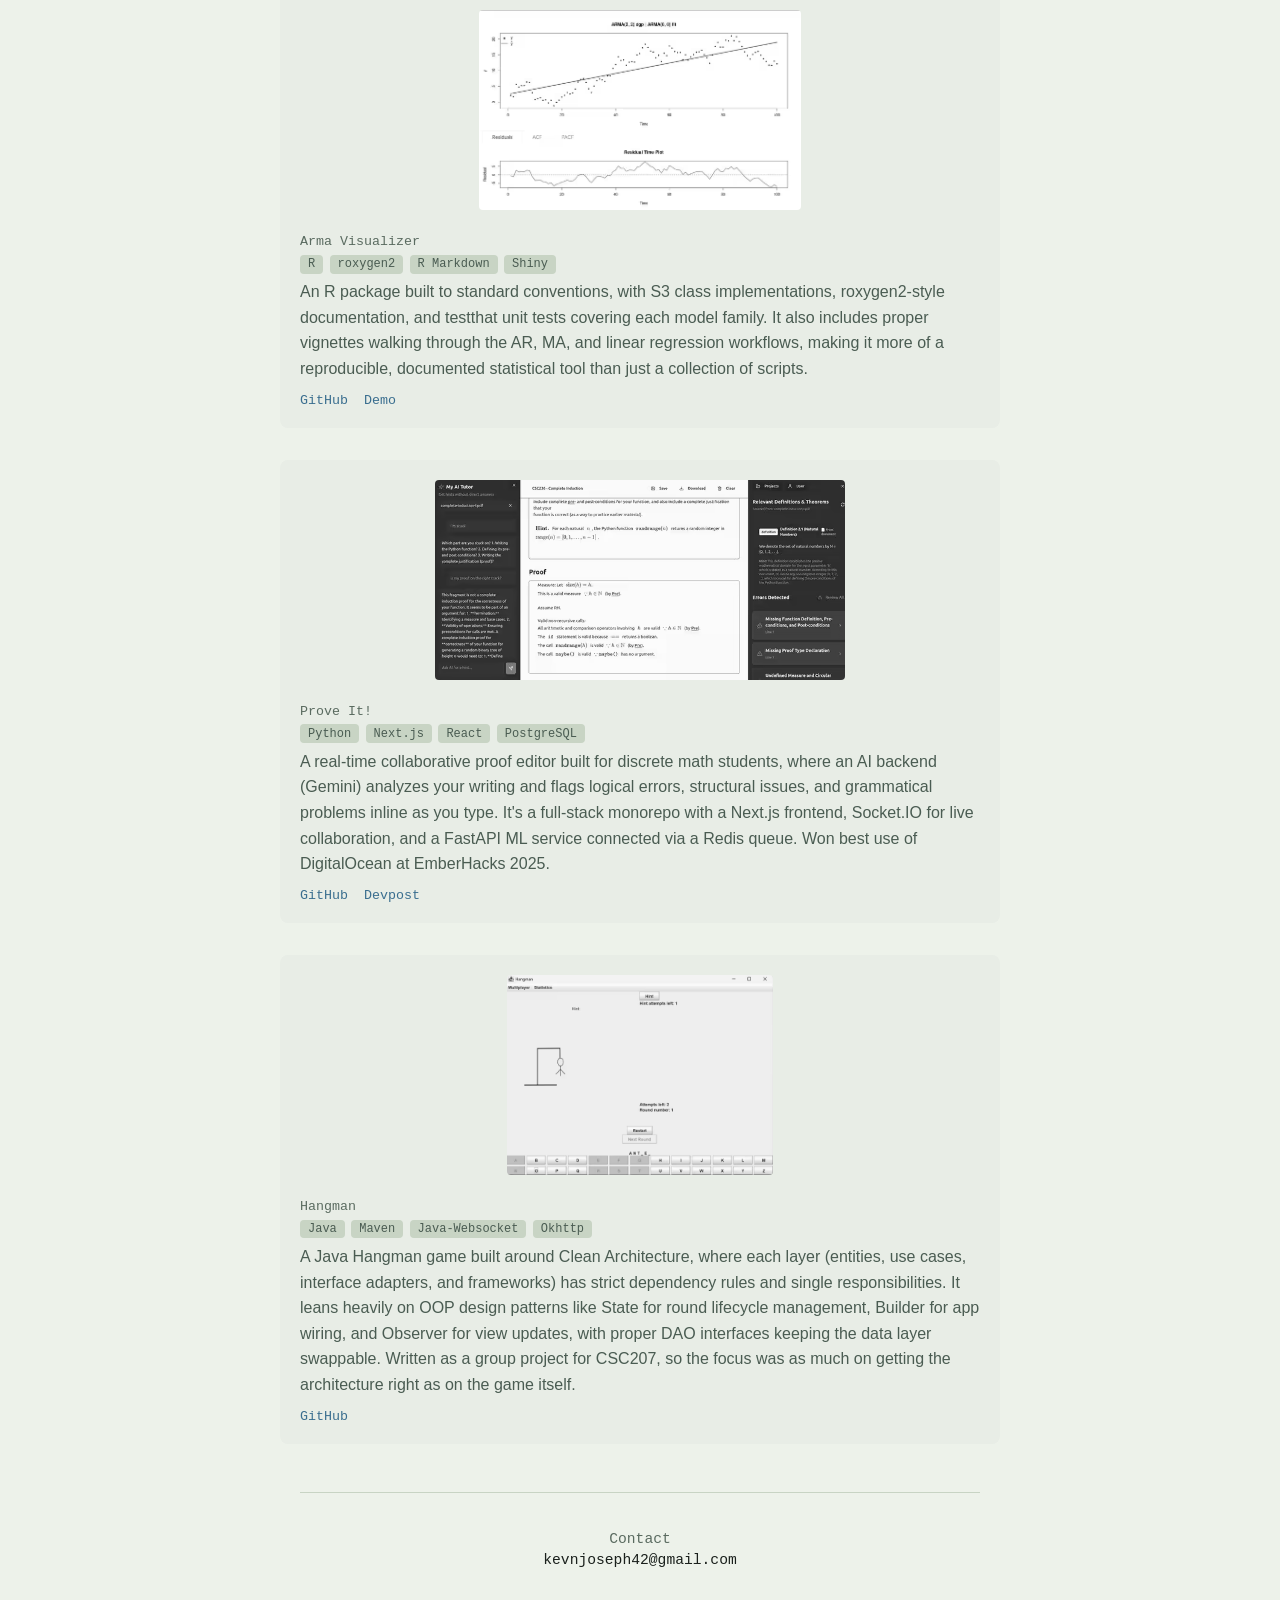
==== commit 0177256c: "updated accessibility" ====
--- a/index.html
+++ b/index.html
@@ -1 +1 @@
-<!doctype html><html lang="en"><meta charset="UTF-8"><meta name="viewport" content="width=device-width,initial-scale=1"><title>Kevin Joseph</title><meta name="description" content="Kevin Joseph — CS & Statistics student at U of T. Application developer at CIBC, data science intern at FanVerse."><link rel="icon" href="data:image/svg+xml,<svg xmlns='http://www.w3.org/2000/svg' viewBox='0 0 100 100'><text y='80' font-size='80' fill='%237A5230' font-family='Helvetica'>KJ</text></svg>"><style>:root{--bg:#EDF2EA;--ink:#1A201C;--ink-soft:#4A5C52;--ink-muted:#8A9E94;--accent:#7A5230;--rule:#C8D4C4;--link:#3A6E8F}::selection{background:#c8dde8;color:#1a201c}a{color:var(--link)}body{margin:0;padding:2rem;font-family:Helvetica,Arial,sans-serif;text-align:center;background:var(--bg);color:var(--ink-soft)}h1{font-size:35pt;margin-bottom:.5rem;color:var(--ink)}.links{font-family:Consolas,monospace;font-size:14pt}.links a{color:var(--ink);text-decoration:none}.links a:hover{color:var(--accent);text-decoration:underline}.bio{font-size:12pt;max-width:680px;margin:2rem auto 2.5rem;line-height:1.6;text-align:justify}.image-row{display:grid;grid-template-columns:1fr 1.62fr;gap:1rem;max-width:680px;margin:0 auto;align-items:stretch}.img-frame{overflow:hidden;background:var(--rule)}.img-frame.square{height:100%}.img-frame.landscape{aspect-ratio:16/10}.img-caption{font-size:10pt;color:var(--ink-muted);font-family:Consolas,monospace;max-width:680px;margin:.4rem auto 0;text-align:center}.img-frame img{width:100%;height:100%;object-fit:cover;display:block}.webring svg{vertical-align:middle}.bio2{font-size:12pt;max-width:680px;margin:0 auto 2rem;line-height:1.6;text-align:justify}.bio2 a{color:var(--link);text-decoration:none}.bio2 a:hover{color:var(--accent);text-decoration:underline}.work-heading{font-size:18pt;font-weight:700;max-width:680px;margin:0 auto 1.5rem;text-align:left;color:var(--ink)}.work-title{font-size:14pt;font-weight:700;color:var(--ink);margin:0 0 .15rem}.work-heading:nth-of-type(2){border-top:1px solid var(--rule);padding-top:2rem;margin-top:2.5rem}.intro-card{background:#e8ede6;padding:1.25rem;border-radius:8px;max-width:680px;margin:0 auto 2.5rem}.work-entry{display:flex;gap:1.5rem;max-width:680px;margin:0 auto 2rem;text-align:left;align-items:center;background:#e8ede6;padding:1.25rem;border-radius:8px}.work-entry img{width:240px;height:140px;object-fit:contain;flex-shrink:0;background:#e8ede6;padding:.5rem;box-sizing:border-box;filter:grayscale(100%);transition:filter .3s ease}.work-entry img:hover{filter:grayscale(0%)}.work-entry.project-entry{flex-direction:column;padding:1.25rem;gap:0}.work-entry.project-entry img{width:100%;height:200px;object-fit:cover;padding:0;border-radius:4px;filter:grayscale(100%);transition:filter .3s ease}.work-entry.project-entry img:hover{filter:grayscale(0%)}.work-entry p{font-size:12pt;line-height:1.6;margin:0}.work-entry>div{display:flex;flex-direction:column;gap:.35rem}.work-entry.project-entry>div{padding:1.25rem 0 0}.work-links{display:flex;gap:1rem;margin-top:.35rem}.work-links a{font-size:10pt;font-family:Consolas,monospace;color:var(--link);text-decoration:none}.work-links a:hover{color:var(--accent);text-decoration:underline}.work-date{font-size:10pt;color:var(--ink-muted);font-family:Consolas,monospace}.tech-tags{display:flex;flex-wrap:wrap;gap:.4rem}.tech-tag{font-size:9pt;font-family:Consolas,monospace;color:var(--ink-soft);background:var(--rule);padding:.15rem .5rem;border-radius:4px}.contact{max-width:680px;margin:3rem auto 0;padding-top:1.5rem;border-top:1px solid var(--rule);font-family:Consolas,monospace;font-size:11pt}.contact-label{color:var(--ink-muted);margin-bottom:.3rem}.contact a{color:var(--ink);text-decoration:none}.contact a:hover{color:var(--accent);text-decoration:underline}@media (max-width:600px){body{padding:1.25rem}h1{font-size:26pt}.image-row{grid-template-columns:1fr}.img-frame.square{height:auto;aspect-ratio:1/1}img{display:none}}</style><div class="intro-card"><h1>Kevin Joseph</h1><p class="links"><a href="https://github.com/kevin-joseph05" target="_blank" rel="noopener noreferrer">GitHub</a> / <a href="https://linkedin.com/in/kevin--joseph" target="_blank" rel="noopener noreferrer">LinkedIn</a> / <a href="assets/resume.pdf" target="_blank" rel="noopener noreferrer">Resume</a><p class="bio">Hi, I'm Kevin Joseph. I'm a third-year student at the University of Toronto, and I'm currently pursuing a double-major in statistics and computer science.<div class="image-row"><div><div class="img-frame square"><picture><source srcset="assets/square.avif" type="image/avif"><source srcset="assets/square.webp" type="image/webp"><img src="assets/square.jpg" alt="square image" title="Picture of me!" fetchpriority="high"></picture></div></div><div><div class="img-frame landscape"><picture><source srcset="assets/rectangle.avif" type="image/avif"><source srcset="assets/rectangle.webp" type="image/webp"><img src="assets/rectangle.jpg" alt="landscape image" title="Great landscape pic of the Swiss Alps" fetchpriority="high"></picture></div></div></div><p class="img-caption">Stoos, Switzerland - August 2024<div data-webring="ca" data-member="kevin-joseph" style="--webring-accent:#7A5230;font-family:Consolas,monospace;font-size:14pt;margin:1rem 0"></div><script src="https://webring.ca/embed.js" defer="defer"></script><p class="bio2">Previously, I worked at CIBC as an application developer and at FanVerse as a data science intern. Currently, I'm reading Flash Boys by Michael Lewis and Dark Pools by Scott Patterson. I'm also <a href="https://github.com/kevin-joseph05/sqlite-in-c" target="_blank" rel="noopener noreferrer">building a toy SQLite engine from scratch in C</a>.</div><h2 class="work-heading">Work Experience</h2><div class="work-entry"><a href="https://www.wearefanverse.com/" target="_blank" rel="noopener noreferrer"><picture><source srcset="assets/work/fanverse.avif" type="image/avif"><source srcset="assets/work/fanverse.webp" type="image/webp"><img src="assets/work/fanverse.png" alt="Fanverse" loading="lazy"></picture></a><div><span class="work-title">Data Science Intern</span> <span class="work-date">Mar 2026 - May 2026</span><p>FanVerse is a B2B SaaS fan intelligence platform focused on women's sports analytics. The technical work covered full-stack infrastructure including database architecture with Supabase Postgres, a batch data ingestion pipeline, a Next.js frontend with a FastAPI backend, fan segmentation logic, and an AI-powered query panel built on the Claude and Gemini APIs.<div class="work-links"><a href="https://www.wearefanverse.com/" target="_blank" rel="noopener noreferrer">Website</a></div></div></div><div class="work-entry"><a href="https://www.cibc.com/" target="_blank" rel="noopener noreferrer"><picture><source srcset="assets/work/cibc-logo.avif" type="image/avif"><source srcset="assets/work/cibc-logo.webp" type="image/webp"><img src="assets/work/cibc-logo.png" alt="CIBC" loading="lazy"></picture></a><div><span class="work-title">Application Developer Intern</span> <span class="work-date">May 2025 - Aug 2025</span><p>At CIBC, the work focused on building and optimizing internal data pipelines using Python and the Azure SDK. This included an asynchronous producer-consumer pipeline for processing large volumes of Azure Blob Storage data, an ETL pipeline for extracting and filtering log events, and automated aggregation of data from 50+ API endpoints into standardized Excel reports using Pandas.<div class="work-links"><a href="https://www.cibc.com/" target="_blank" rel="noopener noreferrer">Website</a></div></div></div><h2 class="work-heading">Projects</h2><div class="work-entry project-entry"><a href="https://019d0430-b246-4443-c144-9437cec4e883.share.connect.posit.cloud/" target="_blank" rel="noopener noreferrer"><picture><source srcset="assets/projects/armavisualizer.avif" type="image/avif"><source srcset="assets/projects/armavisualizer.webp" type="image/webp"><img src="assets/projects/armavisualizer.jpg" alt="Arma Visualizer Screenshot" loading="lazy"></picture></a><div><span class="work-date">Arma Visualizer</span> <span class="tech-tags"><span class="tech-tag">R</span><span class="tech-tag">roxygen2</span><span class="tech-tag">R Markdown</span><span class="tech-tag">Shiny</span></span><p>An R package built to standard conventions, with S3 class implementations, roxygen2-style documentation, and testthat unit tests covering each model family. It also includes proper vignettes walking through the AR, MA, and linear regression workflows, making it more of a reproducible, documented statistical tool than just a collection of scripts.<div class="work-links"><a href="https://github.com/Kevaan-b/STA380" target="_blank" rel="noopener noreferrer">GitHub</a> <a href="https://019d0430-b246-4443-c144-9437cec4e883.share.connect.posit.cloud/" target="_blank" rel="noopener noreferrer">Demo</a></div></div></div><div class="work-entry project-entry"><a href="https://devpost.com/software/prove-it" target="_blank" rel="noopener noreferrer"><picture><source srcset="assets/projects/prove-it.avif" type="image/avif"><source srcset="assets/projects/prove-it.webp" type="image/webp"><img src="assets/projects/prove-it.jpg" alt="Prove It! Screenshot" loading="lazy"></picture></a><div><span class="work-date">Prove It!</span> <span class="tech-tags"><span class="tech-tag">Python</span><span class="tech-tag">Next.js</span><span class="tech-tag">React</span><span class="tech-tag">PostgreSQL</span></span><p>A real-time collaborative proof editor built for discrete math students, where an AI backend (Gemini) analyzes your writing and flags logical errors, structural issues, and grammatical problems inline as you type. It's a full-stack monorepo with a Next.js frontend, Socket.IO for live collaboration, and a FastAPI ML service connected via a Redis queue. Won best use of DigitalOcean at EmberHacks 2025.<div class="work-links"><a href="https://github.com/phintruong/Prove-It" target="_blank" rel="noopener noreferrer">GitHub</a> <a href="https://devpost.com/software/prove-it" target="_blank" rel="noopener noreferrer">Devpost</a></div></div></div><div class="work-entry project-entry"><a href="https://github.com/jxlin25/CSC207-Hangman" target="_blank" rel="noopener noreferrer"><picture><source srcset="assets/projects/hangman-java-game.avif" type="image/avif"><source srcset="assets/projects/hangman-java-game.webp" type="image/webp"><img src="assets/projects/hangman-java-game.jpg" alt="Hangman Screenshot" loading="lazy"></picture></a><div><span class="work-date">Hangman</span> <span class="tech-tags"><span class="tech-tag">Java</span><span class="tech-tag">Maven</span><span class="tech-tag">Java-Websocket</span><span class="tech-tag">Okhttp</span></span><p>A Java Hangman game built around Clean Architecture, where each layer (entities, use cases, interface adapters, and frameworks) has strict dependency rules and single responsibilities. It leans heavily on OOP design patterns like State for round lifecycle management, Builder for app wiring, and Observer for view updates, with proper DAO interfaces keeping the data layer swappable. Written as a group project for CSC207, so the focus was as much on getting the architecture right as on the game itself.<div class="work-links"><a href="https://github.com/jxlin25/CSC207-Hangman" target="_blank" rel="noopener noreferrer">GitHub</a></div></div></div><div class="contact"><p class="contact-label">Contact</p><a href="mailto:kevnjoseph42@gmail.com">kevnjoseph42@gmail.com</a></div>+<!doctype html><html lang="en"><meta charset="UTF-8"><meta name="viewport" content="width=device-width,initial-scale=1"><title>Kevin Joseph</title><meta name="description" content="Kevin Joseph — CS & Statistics student at U of T. Application developer at CIBC, data science intern at FanVerse."><style>:root{--bg:#EDF2EA;--ink:#1A201C;--ink-soft:#4A5C52;--ink-muted:#5A6B60;--accent:#7A5230;--rule:#C8D4C4;--link:#3A6E8F}::selection{background:#c8dde8;color:#1a201c}a{color:var(--link)}body{margin:0;padding:2rem;font-family:Helvetica,Arial,sans-serif;text-align:center;background:var(--bg);color:var(--ink-soft)}h1{font-size:35pt;margin-bottom:.5rem;color:var(--ink)}.links{font-family:Consolas,monospace;font-size:14pt}.links a{color:var(--ink);text-decoration:none}.links a:hover{color:var(--accent);text-decoration:underline}.bio{font-size:12pt;max-width:680px;margin:2rem auto 2.5rem;line-height:1.6;text-align:justify}.image-row{display:grid;grid-template-columns:1fr 1.62fr;gap:1rem;max-width:680px;margin:0 auto;align-items:stretch}.img-frame{overflow:hidden;background:var(--rule)}.img-frame.square{height:100%}.img-frame.landscape{aspect-ratio:16/10}.img-caption{font-size:10pt;color:var(--ink-muted);font-family:Consolas,monospace;max-width:680px;margin:.4rem auto 0;text-align:center}.img-frame img{width:100%;height:100%;object-fit:cover;display:block}.webring svg{vertical-align:middle}.bio2{font-size:12pt;max-width:680px;margin:0 auto 2rem;line-height:1.6;text-align:justify}.bio2 a{color:var(--link);text-decoration:underline}.bio2 a:hover{color:var(--accent);text-decoration:underline}.work-heading{font-size:18pt;font-weight:700;max-width:680px;margin:0 auto 1.5rem;text-align:left;color:var(--ink)}.work-title{font-size:14pt;font-weight:700;color:var(--ink);margin:0 0 .15rem}.work-heading:nth-of-type(2){border-top:1px solid var(--rule);padding-top:2rem;margin-top:2.5rem}.intro-card{background:#e8ede6;padding:1.25rem;border-radius:8px;max-width:680px;margin:0 auto 2.5rem}.work-entry{display:flex;gap:1.5rem;max-width:680px;margin:0 auto 2rem;text-align:left;align-items:center;background:#e8ede6;padding:1.25rem;border-radius:8px}.work-entry img{width:240px;height:140px;object-fit:contain;flex-shrink:0;background:#e8ede6;padding:.5rem;box-sizing:border-box;filter:grayscale(100%);transition:filter .3s ease}.work-entry img:hover{filter:grayscale(0%)}.work-entry.project-entry{flex-direction:column;padding:1.25rem;gap:0}.work-entry.project-entry img{width:100%;height:200px;object-fit:cover;padding:0;border-radius:4px;filter:grayscale(100%);transition:filter .3s ease}.work-entry.project-entry img:hover{filter:grayscale(0%)}.work-entry p{font-size:12pt;line-height:1.6;margin:0}.work-entry>div{display:flex;flex-direction:column;gap:.35rem}.work-entry.project-entry>div{padding:1.25rem 0 0}.work-links{display:flex;gap:1rem;margin-top:.35rem}.work-links a{font-size:10pt;font-family:Consolas,monospace;color:var(--link);text-decoration:none}.work-links a:hover{color:var(--accent);text-decoration:underline}.work-date{font-size:10pt;color:var(--ink-muted);font-family:Consolas,monospace}.tech-tags{display:flex;flex-wrap:wrap;gap:.4rem}.tech-tag{font-size:9pt;font-family:Consolas,monospace;color:var(--ink-soft);background:var(--rule);padding:.15rem .5rem;border-radius:4px}.contact{max-width:680px;margin:3rem auto 0;padding-top:1.5rem;border-top:1px solid var(--rule);font-family:Consolas,monospace;font-size:11pt}.contact-label{color:var(--ink-muted);margin-bottom:.3rem}.contact a{color:var(--ink);text-decoration:none}.contact a:hover{color:var(--accent);text-decoration:underline}@media (max-width:600px){body{padding:1.25rem}h1{font-size:26pt}.image-row{grid-template-columns:1fr}.img-frame.square{height:auto;aspect-ratio:1/1}img{display:none}}</style><div class="intro-card"><h1>Kevin Joseph</h1><p class="links"><a href="https://github.com/kevin-joseph05" target="_blank" rel="noopener noreferrer">GitHub</a> / <a href="https://linkedin.com/in/kevin--joseph" target="_blank" rel="noopener noreferrer">LinkedIn</a> / <a href="assets/resume.pdf" target="_blank" rel="noopener noreferrer">Resume</a><p class="bio">Hi, I'm Kevin Joseph. I'm a third-year student at the University of Toronto, and I'm currently pursuing a double-major in statistics and computer science.<div class="image-row"><div><div class="img-frame square"><picture><source srcset="assets/square.avif" type="image/avif"><source srcset="assets/square.webp" type="image/webp"><img src="assets/square.jpg" alt="square image" title="Picture of me!" fetchpriority="high"></picture></div></div><div><div class="img-frame landscape"><picture><source srcset="assets/rectangle.avif" type="image/avif"><source srcset="assets/rectangle.webp" type="image/webp"><img src="assets/rectangle.jpg" alt="landscape image" title="Great landscape pic of the Swiss Alps" fetchpriority="high"></picture></div></div></div><p class="img-caption">Stoos, Switzerland - August 2024<div data-webring="ca" data-member="kevin-joseph" style="--webring-accent:#7A5230;font-family:Consolas,monospace;font-size:14pt;margin:1rem 0"></div><script src="https://webring.ca/embed.js" defer="defer"></script><p class="bio2">Previously, I worked at CIBC as an application developer and at FanVerse as a data science intern. Currently, I'm reading Flash Boys by Michael Lewis and Dark Pools by Scott Patterson. I'm also <a href="https://github.com/kevin-joseph05/sqlite-in-c" target="_blank" rel="noopener noreferrer">building a toy SQLite engine from scratch in C</a>.</div><h2 class="work-heading">Work Experience</h2><div class="work-entry"><a href="https://www.wearefanverse.com/" target="_blank" rel="noopener noreferrer" aria-label="FanVerse website"><picture><source srcset="assets/work/fanverse.avif" type="image/avif"><source srcset="assets/work/fanverse.webp" type="image/webp"><img src="assets/work/fanverse.png" alt="Fanverse" loading="lazy"></picture></a><div><span class="work-title">Data Science Intern</span> <span class="work-date">Mar 2026 - May 2026</span><p>FanVerse is a B2B SaaS fan intelligence platform focused on women's sports analytics. The technical work covered full-stack infrastructure including database architecture with Supabase Postgres, a batch data ingestion pipeline, a Next.js frontend with a FastAPI backend, fan segmentation logic, and an AI-powered query panel built on the Claude and Gemini APIs.<div class="work-links"><a href="https://www.wearefanverse.com/" target="_blank" rel="noopener noreferrer">Website</a></div></div></div><div class="work-entry"><a href="https://www.cibc.com/" target="_blank" rel="noopener noreferrer" aria-label="CIBC website"><picture><source srcset="assets/work/cibc-logo.avif" type="image/avif"><source srcset="assets/work/cibc-logo.webp" type="image/webp"><img src="assets/work/cibc-logo.png" alt="CIBC" loading="lazy"></picture></a><div><span class="work-title">Application Developer Intern</span> <span class="work-date">May 2025 - Aug 2025</span><p>At CIBC, the work focused on building and optimizing internal data pipelines using Python and the Azure SDK. This included an asynchronous producer-consumer pipeline for processing large volumes of Azure Blob Storage data, an ETL pipeline for extracting and filtering log events, and automated aggregation of data from 50+ API endpoints into standardized Excel reports using Pandas.<div class="work-links"><a href="https://www.cibc.com/" target="_blank" rel="noopener noreferrer">Website</a></div></div></div><h2 class="work-heading">Projects</h2><div class="work-entry project-entry"><a href="https://019d0430-b246-4443-c144-9437cec4e883.share.connect.posit.cloud/" target="_blank" rel="noopener noreferrer" aria-label="Arma Visualizer demo"><picture><source srcset="assets/projects/armavisualizer.avif" type="image/avif"><source srcset="assets/projects/armavisualizer.webp" type="image/webp"><img src="assets/projects/armavisualizer.jpg" alt="Arma Visualizer Screenshot" loading="lazy"></picture></a><div><span class="work-date">Arma Visualizer</span> <span class="tech-tags"><span class="tech-tag">R</span><span class="tech-tag">roxygen2</span><span class="tech-tag">R Markdown</span><span class="tech-tag">Shiny</span></span><p>An R package built to standard conventions, with S3 class implementations, roxygen2-style documentation, and testthat unit tests covering each model family. It also includes proper vignettes walking through the AR, MA, and linear regression workflows, making it more of a reproducible, documented statistical tool than just a collection of scripts.<div class="work-links"><a href="https://github.com/Kevaan-b/STA380" target="_blank" rel="noopener noreferrer">GitHub</a> <a href="https://019d0430-b246-4443-c144-9437cec4e883.share.connect.posit.cloud/" target="_blank" rel="noopener noreferrer">Demo</a></div></div></div><div class="work-entry project-entry"><a href="https://devpost.com/software/prove-it" target="_blank" rel="noopener noreferrer" aria-label="Prove It! Devpost"><picture><source srcset="assets/projects/prove-it.avif" type="image/avif"><source srcset="assets/projects/prove-it.webp" type="image/webp"><img src="assets/projects/prove-it.jpg" alt="Prove It! Screenshot" loading="lazy"></picture></a><div><span class="work-date">Prove It!</span> <span class="tech-tags"><span class="tech-tag">Python</span><span class="tech-tag">Next.js</span><span class="tech-tag">React</span><span class="tech-tag">PostgreSQL</span></span><p>A real-time collaborative proof editor built for discrete math students, where an AI backend (Gemini) analyzes your writing and flags logical errors, structural issues, and grammatical problems inline as you type. It's a full-stack monorepo with a Next.js frontend, Socket.IO for live collaboration, and a FastAPI ML service connected via a Redis queue. Won best use of DigitalOcean at EmberHacks 2025.<div class="work-links"><a href="https://github.com/phintruong/Prove-It" target="_blank" rel="noopener noreferrer">GitHub</a> <a href="https://devpost.com/software/prove-it" target="_blank" rel="noopener noreferrer">Devpost</a></div></div></div><div class="work-entry project-entry"><a href="https://github.com/jxlin25/CSC207-Hangman" target="_blank" rel="noopener noreferrer" aria-label="Hangman GitHub"><picture><source srcset="assets/projects/hangman-java-game.avif" type="image/avif"><source srcset="assets/projects/hangman-java-game.webp" type="image/webp"><img src="assets/projects/hangman-java-game.jpg" alt="Hangman Screenshot" loading="lazy"></picture></a><div><span class="work-date">Hangman</span> <span class="tech-tags"><span class="tech-tag">Java</span><span class="tech-tag">Maven</span><span class="tech-tag">Java-Websocket</span><span class="tech-tag">Okhttp</span></span><p>A Java Hangman game built around Clean Architecture, where each layer (entities, use cases, interface adapters, and frameworks) has strict dependency rules and single responsibilities. It leans heavily on OOP design patterns like State for round lifecycle management, Builder for app wiring, and Observer for view updates, with proper DAO interfaces keeping the data layer swappable. Written as a group project for CSC207, so the focus was as much on getting the architecture right as on the game itself.<div class="work-links"><a href="https://github.com/jxlin25/CSC207-Hangman" target="_blank" rel="noopener noreferrer">GitHub</a></div></div></div><div class="contact"><p class="contact-label">Contact</p><a href="mailto:kevnjoseph42@gmail.com">kevnjoseph42@gmail.com</a></div>
